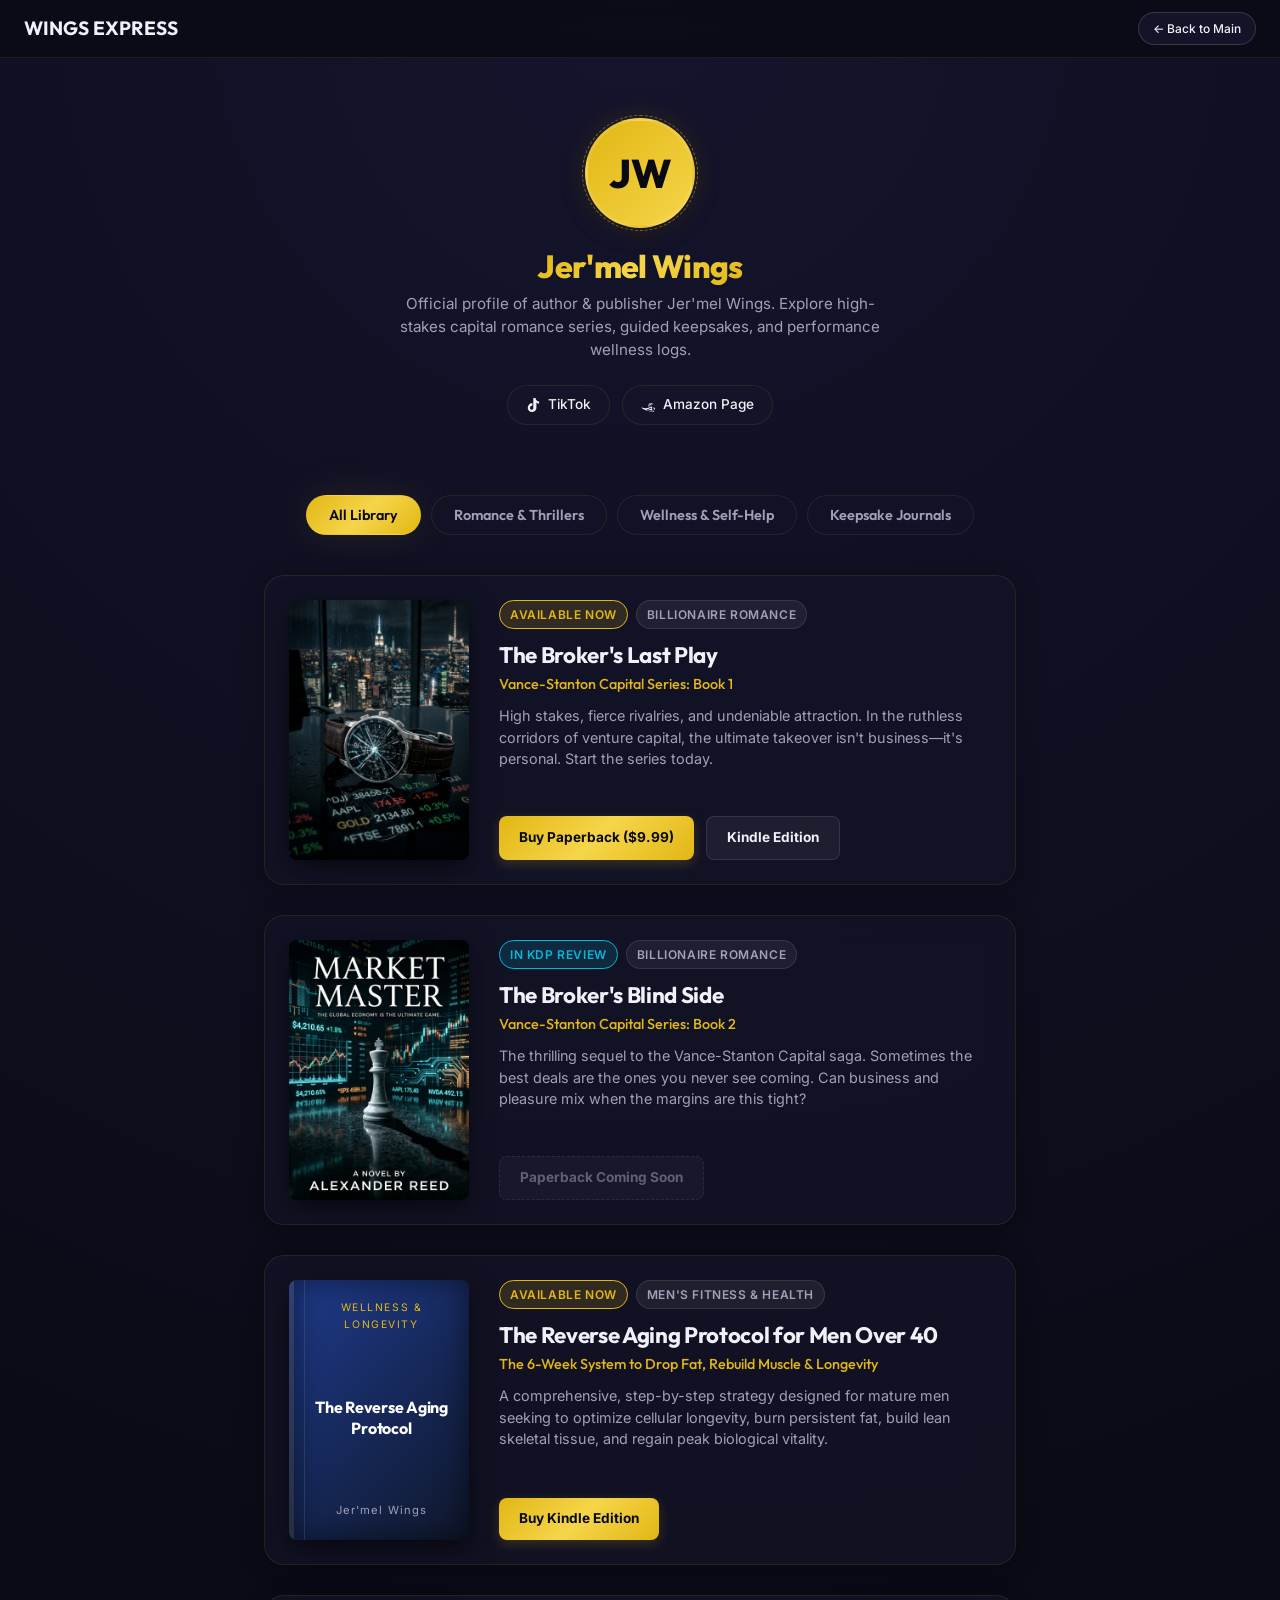
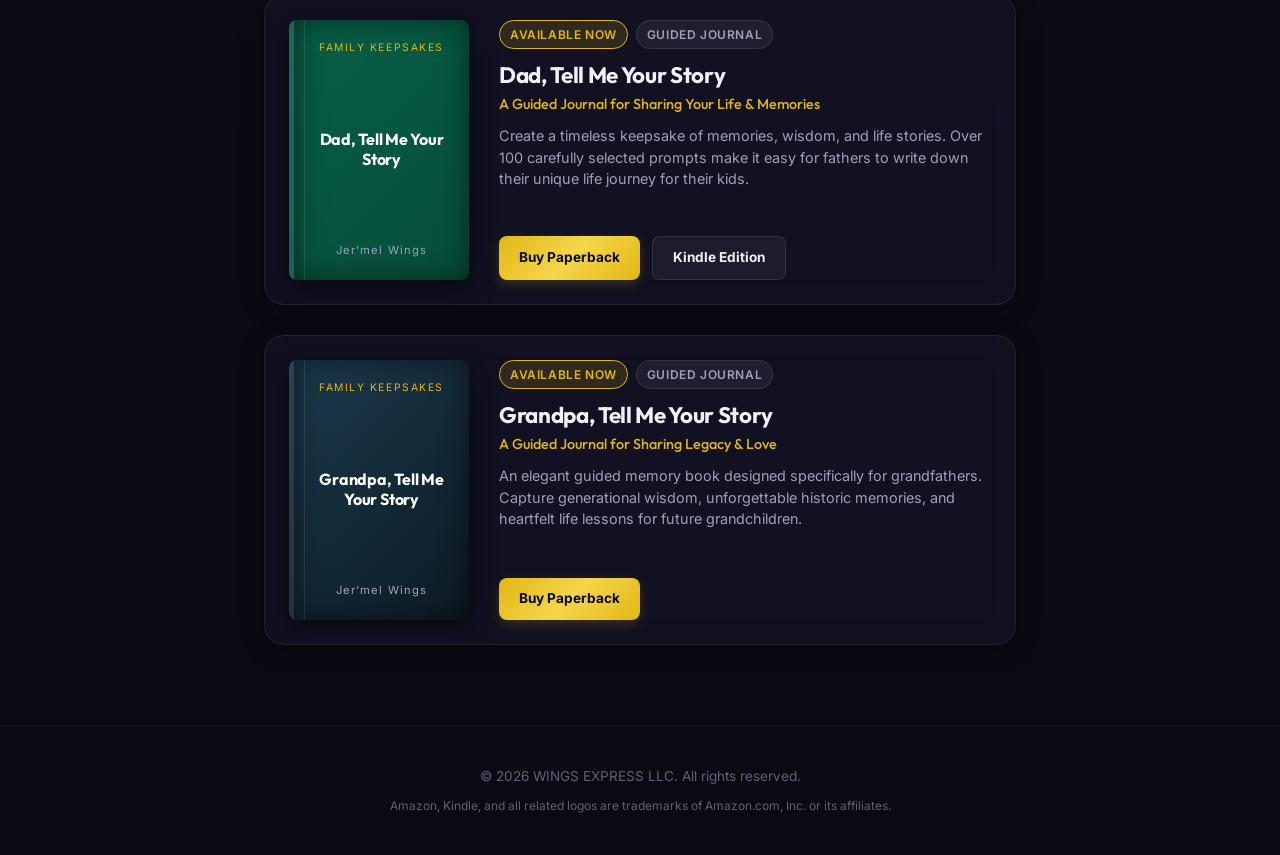
==== books.html @ f2ee083a "feat: add authors bookshelf page books.html for TikTok bio link" ====
<!DOCTYPE html>
<html lang="en">

<head>
    <meta charset="UTF-8">
    <meta name="viewport" content="width=device-width, initial-scale=1.0">
    <title>Jer'mel Wings — Official Author & Publisher Library</title>
    <meta name="description"
        content="Explore the official library of Jer'mel Wings. Discover the Vance-Stanton Capital Series, keepsake memory journals, and premium wellness guides.">
    <meta name="keywords"
        content="Jermel Wings, Vance-Stanton Capital Series, The Broker's Last Play, The Broker's Blind Side, guided journals, tell me your story, self-publishing">
    
    <!-- Open Graph Metadata -->
    <meta property="og:title" content="Jer'mel Wings — Official Library">
    <meta property="og:description" content="Explore the novels, keepsake journals, and guides by Jer'mel Wings.">
    <meta property="og:image" content="covers/cover_book1.jpg">
    <meta property="og:url" content="https://wingsexpressllc.com/books.html">
    <meta name="twitter:card" content="summary_large_image">

    <!-- Fonts -->
    <link rel="preconnect" href="https://fonts.googleapis.com">
    <link href="https://fonts.googleapis.com/css2?family=Inter:wght@300;400;500;600;700&family=Outfit:wght@400;600;700;800&family=Playfair+Display:ital,wght@0,600;0,700;1,400&display=swap" rel="stylesheet">
    
    <!-- Link to the main style.css -->
    <link rel="stylesheet" href="style.css">

    <!-- Custom overrides for Link-in-Bio / Books layout -->
    <style>
        :root {
            --col-romance: linear-gradient(135deg, #4c1d95 0%, #1e1b4b 100%);
            --col-journal: linear-gradient(135deg, #065f46 0%, #064e3b 100%);
            --col-wellness: linear-gradient(135deg, #1e3a8a 0%, #0f172a 100%);
        }

        body {
            background: radial-gradient(circle at top, #14142d 0%, #0a0a14 70%);
            min-height: 100vh;
            display: flex;
            flex-direction: column;
        }

        .author-header {
            text-align: center;
            padding: 60px 24px 30px;
            display: flex;
            flex-direction: column;
            align-items: center;
        }

        .author-avatar {
            width: 110px;
            height: 110px;
            border-radius: 50%;
            background: linear-gradient(135deg, var(--color-accent) 0%, #f5d54a 100%);
            display: flex;
            align-items: center;
            justify-content: center;
            font-family: var(--font-heading);
            font-size: 2.5rem;
            font-weight: 800;
            color: #0a0a14;
            margin-bottom: 20px;
            box-shadow: 0 0 30px var(--color-accent-glow), var(--shadow-card);
            position: relative;
            border: 3px solid rgba(255, 255, 255, 0.1);
        }

        .author-avatar::after {
            content: '';
            position: absolute;
            top: -6px;
            left: -6px;
            right: -6px;
            bottom: -6px;
            border-radius: 50%;
            border: 1px dashed var(--color-accent);
            opacity: 0.5;
            animation: rotateDashed 20s linear infinite;
        }

        @keyframes rotateDashed {
            100% { transform: rotate(360deg); }
        }

        .author-title {
            font-size: 2rem;
            margin-bottom: 8px;
            font-weight: 800;
        }

        .author-bio {
            color: var(--text-secondary);
            font-size: 0.95rem;
            max-width: 480px;
            margin: 0 auto 24px;
            line-height: 1.5;
        }

        .social-chips {
            display: flex;
            gap: 12px;
            justify-content: center;
            margin-bottom: 40px;
        }

        .chip {
            padding: 8px 18px;
            background: var(--bg-card);
            border: 1px solid var(--border-subtle);
            border-radius: 100px;
            font-size: 0.85rem;
            font-weight: 500;
            color: var(--text-primary);
            transition: all var(--transition-fast);
            display: inline-flex;
            align-items: center;
            gap: 8px;
        }

        .chip:hover {
            border-color: var(--color-accent);
            box-shadow: var(--shadow-glow);
            transform: translateY(-2px);
        }

        /* Filter Tabs */
        .tab-container {
            display: flex;
            justify-content: center;
            gap: 10px;
            margin-bottom: 40px;
            padding: 0 24px;
            flex-wrap: wrap;
        }

        .tab-btn {
            padding: 10px 22px;
            background: rgba(20, 20, 40, 0.5);
            border: 1px solid var(--border-subtle);
            border-radius: 100px;
            color: var(--text-secondary);
            font-family: var(--font-heading);
            font-size: 0.9rem;
            font-weight: 600;
            cursor: pointer;
            transition: all var(--transition-fast);
            backdrop-filter: blur(8px);
        }

        .tab-btn:hover, .tab-btn.active {
            background: var(--gradient-accent);
            color: #0a0a14;
            border-color: transparent;
            box-shadow: var(--shadow-glow);
        }

        /* Books Layout */
        .books-grid {
            max-width: 800px;
            margin: 0 auto 80px;
            padding: 0 24px;
            display: grid;
            gap: 30px;
        }

        .book-card {
            background: var(--bg-glass);
            border: 1px solid var(--border-subtle);
            border-radius: var(--radius-lg);
            padding: 24px;
            display: grid;
            grid-template-columns: 180px 1fr;
            gap: 30px;
            backdrop-filter: blur(16px);
            transition: all var(--transition-med);
            box-shadow: var(--shadow-card);
        }

        .book-card:hover {
            border-color: var(--border-hover);
            transform: translateY(-4px);
            box-shadow: 0 12px 40px rgba(0, 0, 0, 0.4), var(--shadow-glow);
        }

        .cover-container {
            width: 100%;
            height: 260px;
            border-radius: var(--radius-sm);
            overflow: hidden;
            box-shadow: 0 8px 24px rgba(0,0,0,0.5);
            position: relative;
            background: #151520;
            display: flex;
            align-items: center;
            justify-content: center;
        }

        .cover-img {
            width: 100%;
            height: 100%;
            object-fit: cover;
            transition: transform var(--transition-med);
        }

        .book-card:hover .cover-img {
            transform: scale(1.05);
        }

        /* Stylized CSS book covers for missing assets */
        .fallback-cover {
            width: 100%;
            height: 100%;
            display: flex;
            flex-direction: column;
            justify-content: space-between;
            padding: 20px 14px;
            color: #fff;
            position: relative;
            text-align: center;
            font-family: 'Playfair Display', serif;
            box-shadow: inset 0 0 30px rgba(0,0,0,0.5);
            border-left: 5px solid rgba(255,255,255,0.1);
        }

        .fallback-cover.romance { background: var(--col-romance); }
        .fallback-cover.journal { background: var(--col-journal); }
        .fallback-cover.wellness { background: var(--col-wellness); }

        .fallback-cover::after {
            content: '';
            position: absolute;
            top: 0;
            bottom: 0;
            left: 10px;
            width: 1px;
            background: rgba(255,255,255,0.1);
        }

        .fallback-cover-series {
            font-size: 0.65rem;
            text-transform: uppercase;
            letter-spacing: 0.15em;
            color: var(--color-accent);
            font-family: var(--font-body);
        }

        .fallback-cover-title {
            font-size: 1rem;
            line-height: 1.3;
            font-weight: 700;
            margin: auto 0;
        }

        .fallback-cover-author {
            font-size: 0.7rem;
            letter-spacing: 0.1em;
            color: #a0a0b8;
            font-family: var(--font-body);
        }

        .book-info {
            display: flex;
            flex-direction: column;
            justify-content: space-between;
        }

        .book-badge-container {
            display: flex;
            gap: 8px;
            margin-bottom: 12px;
            flex-wrap: wrap;
        }

        .book-badge {
            display: inline-block;
            padding: 4px 10px;
            font-size: 0.75rem;
            font-weight: 600;
            border-radius: 100px;
            text-transform: uppercase;
            letter-spacing: 0.05em;
        }

        .badge-live {
            background: rgba(226, 183, 20, 0.15);
            border: 1px solid var(--color-accent);
            color: var(--color-accent);
        }

        .badge-coming {
            background: rgba(6, 182, 212, 0.15);
            border: 1px solid #06b6d4;
            color: #06b6d4;
        }

        .badge-cat {
            background: rgba(255, 255, 255, 0.06);
            border: 1px solid rgba(255, 255, 255, 0.1);
            color: var(--text-secondary);
        }

        .book-card-title {
            font-size: 1.4rem;
            font-weight: 700;
            color: var(--text-primary);
            line-height: 1.3;
            margin-bottom: 6px;
        }

        .book-card-subtitle {
            font-size: 0.9rem;
            color: var(--color-accent);
            margin-bottom: 12px;
            font-weight: 500;
        }

        .book-desc {
            color: var(--text-secondary);
            font-size: 0.9rem;
            line-height: 1.5;
            margin-bottom: 20px;
        }

        .book-actions {
            display: flex;
            gap: 12px;
            flex-wrap: wrap;
        }

        .btn-buy {
            padding: 10px 20px;
            border-radius: var(--radius-sm);
            font-size: 0.85rem;
            font-weight: 700;
            display: inline-flex;
            align-items: center;
            gap: 8px;
            transition: all var(--transition-fast);
            cursor: pointer;
        }

        .btn-amazon-primary {
            background: var(--gradient-accent);
            color: #0a0a14;
            box-shadow: 0 4px 12px rgba(226, 183, 20, 0.2);
        }

        .btn-amazon-primary:hover {
            transform: translateY(-2px);
            box-shadow: 0 6px 20px rgba(226, 183, 20, 0.4);
        }

        .btn-amazon-secondary {
            background: rgba(255, 255, 255, 0.05);
            border: 1px solid rgba(255, 255, 255, 0.1);
            color: var(--text-primary);
        }

        .btn-amazon-secondary:hover {
            background: rgba(255, 255, 255, 0.1);
            border-color: rgba(255, 255, 255, 0.3);
            transform: translateY(-2px);
        }

        .btn-disabled {
            background: rgba(255, 255, 255, 0.03);
            border: 1px dashed rgba(255, 255, 255, 0.08);
            color: var(--text-muted);
            cursor: not-allowed;
        }

        /* Footer styling alignment */
        footer {
            margin-top: auto;
            padding: 40px 24px;
            border-top: 1px solid var(--border-subtle);
            text-align: center;
            color: var(--text-muted);
            font-size: 0.85rem;
            background: rgba(10, 10, 20, 0.8);
        }

        /* Responsive Breakpoints */
        @media (max-width: 680px) {
            .book-card {
                grid-template-columns: 1fr;
                gap: 20px;
                max-width: 420px;
                margin: 0 auto;
            }

            .cover-container {
                height: 320px;
            }

            .author-header {
                padding: 40px 20px 20px;
            }
        }
    </style>
</head>

<body>

    <!-- Small Premium Sticky Header -->
    <header style="border-bottom: 1px solid var(--border-subtle); background: rgba(10,10,20,0.8); backdrop-filter: blur(12px);">
        <div class="nav-inner" style="padding: 12px 24px; display: flex; align-items: center; justify-content: space-between;">
            <a href="index.html" class="logo">WINGS EXPRESS</a>
            <a href="index.html" class="chip" style="padding: 6px 14px; font-size: 0.75rem; border-color: rgba(255,255,255,0.15)">
                ← Back to Main
            </a>
        </div>
    </header>

    <!-- Author Profile Header -->
    <main style="flex: 1;">
        <div class="author-header">
            <div class="author-avatar" aria-label="JW Logo Initials">JW</div>
            <h1 class="author-title gradient-text">Jer'mel Wings</h1>
            <p class="author-bio">
                Official profile of author & publisher Jer'mel Wings. Explore high-stakes capital romance series, guided keepsakes, and performance wellness logs.
            </p>
            <div class="social-chips">
                <a href="https://www.tiktok.com" target="_blank" rel="noopener noreferrer" class="chip" id="tiktok-social-link">
                    <svg width="14" height="14" viewBox="0 0 24 24" fill="currentColor"><path d="M12.525.02c1.31-.02 2.61-.01 3.91-.02.08 1.53.63 3.09 1.75 4.17 1.12 1.11 2.7 1.62 4.24 1.79v4.03c-1.44-.17-2.86-.74-3.94-1.74-.22-.21-.42-.45-.6-.7-.03 2.89-.01 5.79-.02 8.68-.06 2.01-.67 4.09-2.09 5.56-1.53 1.62-3.83 2.45-6.07 2.24-2.52-.19-5.02-1.76-6.04-4.14-1.2-2.73-.66-6.19 1.38-8.38 1.48-1.63 3.73-2.51 5.95-2.3v4.02c-1.39-.14-2.88.42-3.66 1.6-1.01 1.49-.6 3.69.87 4.7 1.25.89 3.03.62 3.91-.65.26-.37.39-.81.4-1.25-.01-4.08 0-8.15 0-12.22z"/></svg>
                    TikTok
                </a>
                <a href="https://www.amazon.com" target="_blank" rel="noopener noreferrer" class="chip" id="amazon-author-link">
                    <svg width="14" height="14" viewBox="0 0 24 24" fill="currentColor"><path d="M15.93 17.09c-.27-.47-1.12-1.58-1.53-2.06-.52-.61-1.07-1.46-1.07-2.3 0-1.89 1.75-2.23 3.23-2.23.47 0 .91.03 1.32.1v1.65c-.24-.03-.54-.05-.82-.05-1.02 0-1.63.26-1.63 1.05 0 .54.34.88.89.88.6 0 1.1-.38 1.37-.87v2.13c-.45.48-1.16.85-1.76.85-.92.01-1.47-.56-1.81-1.02zm-3.9 1.4c1.86.35 4.54.54 6.36-.78.43-.31.81-.74.91-1.3.11-.64-.23-1.21-.73-1.61-.59-.47-1.42-.71-2.15-.97-.93-.32-1.92-.61-2.42-1.24-.26-.33-.36-.76-.36-1.18 0-1 .61-1.82 1.63-2.06 1.05-.24 2.14.07 2.94.75.29.24.5.54.67.87.1.18.29.27.49.23.23-.05.39-.24.39-.48v-.81c0-.18-.1-.35-.26-.44-.38-.22-.77-.42-1.17-.57-1.19-.48-2.61-.43-3.74.22-1.29.74-1.96 2.12-1.96 3.6 0 1.25.48 2.37 1.37 3.12.8.68 1.84.99 2.81 1.27.87.26 1.81.54 2.21 1.09.2.27.27.63.27.96 0 .82-.54 1.48-1.39 1.72-1.1.32-2.31.06-3.23-.55-.26-.17-.48-.4-.64-.67-.09-.16-.27-.25-.45-.23-.22.03-.38.2-.4.42l-.12.87c-.03.22.08.43.27.53.53.28 1.13.5 1.75.64zm-5.07 1.55c-2.44-.33-4.52-1.57-5.91-3.41-.21-.29.07-.67.4-.53 2.16.92 4.67 1.4 7.23 1.34 2.5-.06 4.93-.57 7.03-1.48.33-.14.61.24.4.52-1.42 1.83-3.52 3.03-5.98 3.37-.9.12-2.27.31-3.17.19zm14.39.29c.35.43.19 1.08-.32 1.22-1.63.45-3.56.63-5.32.61-3 .02-5.95-.53-8.68-1.53-.47-.17-.58-.77-.18-1.07l.83-.62c.2-.15.48-.12.65.07 2.19 2.45 5.56 3.93 9.22 3.93 1.26 0 2.5-.18 3.8-.52 1.31-.34 1.37 1.37.5 1.71c.71 0-1.16.74-.7 1.2zm1.66-3.8c-.28-.32-.71-.4-1.09-.23l-.79.35c-.24.11-.32.4-.19.62.9 1.57 2.23 2.87 3.86 3.75.22.12.5.03.6-.2l.44-.92c.11-.24-.01-.52-.23-.62-1.19-.58-2.18-1.48-2.83-2.61-.1-.17-.07-.37.23-.14z"/></svg>
                    Amazon Page
                </a>
            </div>
        </div>

        <!-- Filter Switcher -->
        <div class="tab-container">
            <button class="tab-btn active" onclick="filterGenre('all')">All Library</button>
            <button class="tab-btn" onclick="filterGenre('romance')">Romance & Thrillers</button>
            <button class="tab-btn" onclick="filterGenre('wellness')">Wellness & Self-Help</button>
            <button class="tab-btn" onclick="filterGenre('journal')">Keepsake Journals</button>
        </div>

        <!-- Books Grid -->
        <div class="books-grid">
            
            <!-- Book 1 -->
            <div class="book-card" data-genre="romance">
                <div class="cover-container">
                    <img src="covers/cover_book1.jpg" alt="The Broker's Last Play Cover Art" class="cover-img">
                </div>
                <div class="book-info">
                    <div>
                        <div class="book-badge-container">
                            <span class="book-badge badge-live">Available Now</span>
                            <span class="book-badge badge-cat">Billionaire Romance</span>
                        </div>
                        <h2 class="book-card-title">The Broker's Last Play</h2>
                        <h3 class="book-card-subtitle">Vance-Stanton Capital Series: Book 1</h3>
                        <p class="book-desc">
                            High stakes, fierce rivalries, and undeniable attraction. In the ruthless corridors of venture capital, the ultimate takeover isn't business—it's personal. Start the series today.
                        </p>
                    </div>
                    <div class="book-actions">
                        <a href="https://www.amazon.com/dp/B0H8ZJ1VZ4" target="_blank" rel="noopener noreferrer" class="btn-buy btn-amazon-primary" id="buy-book1-paperback">
                            Buy Paperback ($9.99)
                        </a>
                        <a href="https://www.amazon.com/dp/B0H8X8YWNS" target="_blank" rel="noopener noreferrer" class="btn-buy btn-amazon-secondary" id="buy-book1-ebook">
                            Kindle Edition
                        </a>
                    </div>
                </div>
            </div>

            <!-- Book 2 -->
            <div class="book-card" data-genre="romance">
                <div class="cover-container">
                    <img src="covers/cover_book2.jpg" alt="The Broker's Blind Side Cover Art" class="cover-img">
                </div>
                <div class="book-info">
                    <div>
                        <div class="book-badge-container">
                            <span class="book-badge badge-coming">In KDP Review</span>
                            <span class="book-badge badge-cat">Billionaire Romance</span>
                        </div>
                        <h2 class="book-card-title">The Broker's Blind Side</h2>
                        <h3 class="book-card-subtitle">Vance-Stanton Capital Series: Book 2</h3>
                        <p class="book-desc">
                            The thrilling sequel to the Vance-Stanton Capital saga. Sometimes the best deals are the ones you never see coming. Can business and pleasure mix when the margins are this tight?
                        </p>
                    </div>
                    <div class="book-actions">
                        <span class="btn-buy btn-disabled" title="Currently undergoing publisher review" id="disabled-book2-btn">
                            Paperback Coming Soon
                        </span>
                    </div>
                </div>
            </div>

            <!-- Reverse Aging Protocol -->
            <div class="book-card" data-genre="wellness">
                <div class="cover-container">
                    <div class="fallback-cover wellness">
                        <span class="fallback-cover-series">Wellness & Longevity</span>
                        <h2 class="fallback-cover-title">The Reverse Aging Protocol</h2>
                        <span class="fallback-cover-author">Jer'mel Wings</span>
                    </div>
                </div>
                <div class="book-info">
                    <div>
                        <div class="book-badge-container">
                            <span class="book-badge badge-live">Available Now</span>
                            <span class="book-badge badge-cat">Men's Fitness & Health</span>
                        </div>
                        <h2 class="book-card-title">The Reverse Aging Protocol for Men Over 40</h2>
                        <h3 class="book-card-subtitle">The 6-Week System to Drop Fat, Rebuild Muscle & Longevity</h3>
                        <p class="book-desc">
                            A comprehensive, step-by-step strategy designed for mature men seeking to optimize cellular longevity, burn persistent fat, build lean skeletal tissue, and regain peak biological vitality.
                        </p>
                    </div>
                    <div class="book-actions">
                        <a href="https://www.amazon.com/dp/B0H8TVHCL2" target="_blank" rel="noopener noreferrer" class="btn-buy btn-amazon-primary" id="buy-aging-ebook">
                            Buy Kindle Edition
                        </a>
                    </div>
                </div>
            </div>

            <!-- Dad Journal -->
            <div class="book-card" data-genre="journal">
                <div class="cover-container">
                    <div class="fallback-cover journal">
                        <span class="fallback-cover-series">Family Keepsakes</span>
                        <h2 class="fallback-cover-title">Dad, Tell Me Your Story</h2>
                        <span class="fallback-cover-author">Jer'mel Wings</span>
                    </div>
                </div>
                <div class="book-info">
                    <div>
                        <div class="book-badge-container">
                            <span class="book-badge badge-live">Available Now</span>
                            <span class="book-badge badge-cat">Guided Journal</span>
                        </div>
                        <h2 class="book-card-title">Dad, Tell Me Your Story</h2>
                        <h3 class="book-card-subtitle">A Guided Journal for Sharing Your Life & Memories</h3>
                        <p class="book-desc">
                            Create a timeless keepsake of memories, wisdom, and life stories. Over 100 carefully selected prompts make it easy for fathers to write down their unique life journey for their kids.
                        </p>
                    </div>
                    <div class="book-actions">
                        <a href="https://www.amazon.com/dp/B0H8Y4ZDTP" target="_blank" rel="noopener noreferrer" class="btn-buy btn-amazon-primary" id="buy-dad-paperback">
                            Buy Paperback
                        </a>
                        <a href="https://www.amazon.com/dp/B0H8WCZ9J2" target="_blank" rel="noopener noreferrer" class="btn-buy btn-amazon-secondary" id="buy-dad-ebook">
                            Kindle Edition
                        </a>
                    </div>
                </div>
            </div>

            <!-- Grandpa Journal -->
            <div class="book-card" data-genre="journal">
                <div class="cover-container">
                    <div class="fallback-cover journal" style="background: linear-gradient(135deg, #1b3a4b 0%, #0c1a24 100%);">
                        <span class="fallback-cover-series">Family Keepsakes</span>
                        <h2 class="fallback-cover-title">Grandpa, Tell Me Your Story</h2>
                        <span class="fallback-cover-author">Jer'mel Wings</span>
                    </div>
                </div>
                <div class="book-info">
                    <div>
                        <div class="book-badge-container">
                            <span class="book-badge badge-live">Available Now</span>
                            <span class="book-badge badge-cat">Guided Journal</span>
                        </div>
                        <h2 class="book-card-title">Grandpa, Tell Me Your Story</h2>
                        <h3 class="book-card-subtitle">A Guided Journal for Sharing Legacy & Love</h3>
                        <p class="book-desc">
                            An elegant guided memory book designed specifically for grandfathers. Capture generational wisdom, unforgettable historic memories, and heartfelt life lessons for future grandchildren.
                        </p>
                    </div>
                    <div class="book-actions">
                        <a href="https://www.amazon.com/dp/B0H8XS84YN" target="_blank" rel="noopener noreferrer" class="btn-buy btn-amazon-primary" id="buy-grandpa-paperback">
                            Buy Paperback
                        </a>
                    </div>
                </div>
            </div>

        </div>
    </main>

    <!-- Footer matching main site theme -->
    <footer>
        <p>© 2026 WINGS EXPRESS LLC. All rights reserved.</p>
        <p style="margin-top: 8px; font-size: 0.75rem;">Amazon, Kindle, and all related logos are trademarks of Amazon.com, Inc. or its affiliates.</p>
    </footer>

    <!-- Interactive filters script -->
    <script>
        function filterGenre(genre) {
            // Update active tab styling
            var tabs = document.querySelectorAll('.tab-btn');
            tabs.forEach(function(tab) {
                tab.classList.remove('active');
            });
            event.target.classList.add('active');

            // Show/hide book cards
            var cards = document.querySelectorAll('.book-card');
            cards.forEach(function(card) {
                if (genre === 'all' || card.getAttribute('data-genre') === genre) {
                    card.style.display = 'grid';
                    // Apply subtle fade-in animation
                    card.style.opacity = 0;
                    setTimeout(function() {
                        card.style.opacity = 1;
                        card.style.transition = 'opacity 0.3s ease';
                    }, 50);
                } else {
                    card.style.display = 'none';
                }
            });
        }
    </script>
</body>

</html>
---- style.css ----
/* ═══════════════════════════════════════════════════════════
   Wings Express LLC — Premium Landing Page
   Design System: Dark mode, navy + gold accent, glassmorphism
   ═══════════════════════════════════════════════════════════ */

/* ─── Design Tokens ─────────────────────────────────────── */
:root {
    --bg-primary: #0a0a14;
    --bg-secondary: #10101e;
    --bg-card: #141428;
    --bg-card-hover: #1a1a36;
    --bg-glass: rgba(20, 20, 40, 0.7);

    --color-primary: #1a1a2e;
    --color-secondary: #16213e;
    --color-accent: #e2b714;
    --color-accent-light: #f5d54a;
    --color-accent-glow: rgba(226, 183, 20, 0.15);

    --text-primary: #f0f0f8;
    --text-secondary: #a0a0b8;
    --text-muted: #606078;

    --gradient-accent: linear-gradient(135deg, #e2b714 0%, #f5d54a 50%, #e2b714 100%);
    --gradient-hero: linear-gradient(135deg, #1a1a2e 0%, #16213e 50%, #0d0d1a 100%);
    --gradient-card: linear-gradient(145deg, rgba(26, 26, 46, 0.6), rgba(22, 33, 62, 0.3));

    --border-subtle: rgba(226, 183, 20, 0.1);
    --border-hover: rgba(226, 183, 20, 0.3);

    --radius-sm: 8px;
    --radius-md: 12px;
    --radius-lg: 20px;
    --radius-xl: 28px;

    --shadow-card: 0 4px 24px rgba(0, 0, 0, 0.3);
    --shadow-glow: 0 0 40px rgba(226, 183, 20, 0.1);

    --font-heading: 'Outfit', sans-serif;
    --font-body: 'Inter', sans-serif;

    --transition-fast: 0.2s ease;
    --transition-med: 0.4s cubic-bezier(0.4, 0, 0.2, 1);
    --transition-slow: 0.6s cubic-bezier(0.4, 0, 0.2, 1);
}

/* ─── Reset & Base ──────────────────────────────────────── */
*,
*::before,
*::after {
    margin: 0;
    padding: 0;
    box-sizing: border-box;
}

html {
    scroll-behavior: smooth;
    font-size: 16px;
}

body {
    font-family: var(--font-body);
    background: var(--bg-primary);
    color: var(--text-primary);
    line-height: 1.6;
    overflow-x: hidden;
    -webkit-font-smoothing: antialiased;
}

a {
    color: inherit;
    text-decoration: none;
}

img {
    max-width: 100%;
    height: auto;
    display: block;
}

/* ─── Typography ────────────────────────────────────────── */
h1,
h2,
h3,
h4,
h5 {
    font-family: var(--font-heading);
    font-weight: 700;
    line-height: 1.15;
}

h1 {
    font-size: clamp(2.5rem, 5vw, 4.5rem);
    letter-spacing: -0.02em;
}

h2 {
    font-size: clamp(2rem, 4vw, 3rem);
    letter-spacing: -0.015em;
}

h3 {
    font-size: clamp(1.3rem, 2.5vw, 1.75rem);
}

h4 {
    font-size: 1.15rem;
}

.gradient-text {
    background: var(--gradient-accent);
    -webkit-background-clip: text;
    -webkit-text-fill-color: transparent;
    background-clip: text;
}

/* ─── Layout ────────────────────────────────────────────── */
.section-container {
    max-width: 1200px;
    margin: 0 auto;
    padding: 0 24px;
}

section {
    padding: 100px 0;
}

.section-header {
    text-align: center;
    margin-bottom: 60px;
}

.section-header p {
    color: var(--text-secondary);
    font-size: 1.1rem;
    max-width: 600px;
    margin: 16px auto 0;
}

.section-tag {
    display: inline-block;
    padding: 6px 16px;
    background: var(--color-accent-glow);
    border: 1px solid var(--border-subtle);
    border-radius: 100px;
    font-size: 0.8rem;
    font-weight: 600;
    color: var(--color-accent);
    text-transform: uppercase;
    letter-spacing: 0.08em;
    margin-bottom: 16px;
}

/* ─── Buttons ───────────────────────────────────────────── */
.btn {
    display: inline-flex;
    align-items: center;
    gap: 8px;
    padding: 14px 28px;
    border-radius: var(--radius-md);
    font-family: var(--font-body);
    font-weight: 600;
    font-size: 0.95rem;
    cursor: pointer;
    border: none;
    transition: all var(--transition-med);
    white-space: nowrap;
}

.btn-primary {
    background: var(--gradient-accent);
    color: #0a0a14;
    box-shadow: 0 4px 20px rgba(226, 183, 20, 0.25);
}

.btn-primary:hover {
    transform: translateY(-2px);
    box-shadow: 0 8px 30px rgba(226, 183, 20, 0.4);
}

.btn-ghost {
    background: transparent;
    border: 1px solid var(--border-hover);
    color: var(--text-primary);
}

.btn-ghost:hover {
    background: rgba(226, 183, 20, 0.08);
    border-color: var(--color-accent);
}

.btn-accent {
    background: var(--gradient-accent);
    color: #0a0a14;
    font-size: 1.1rem;
    padding: 18px 40px;
    box-shadow: 0 4px 20px rgba(226, 183, 20, 0.3);
}

.btn-accent:hover {
    transform: translateY(-2px);
    box-shadow: 0 8px 40px rgba(226, 183, 20, 0.5);
}

.btn-full {
    width: 100%;
    justify-content: center;
}

.btn-sm {
    padding: 10px 20px;
    font-size: 0.85rem;
}

/* ─── Navigation ────────────────────────────────────────── */
#navbar {
    position: fixed;
    top: 0;
    left: 0;
    right: 0;
    z-index: 1000;
    padding: 16px 0;
    background: rgba(10, 10, 20, 0.8);
    backdrop-filter: blur(20px);
    -webkit-backdrop-filter: blur(20px);
    border-bottom: 1px solid var(--border-subtle);
    transition: all var(--transition-med);
}

.nav-container {
    max-width: 1200px;
    margin: 0 auto;
    padding: 0 24px;
    display: flex;
    align-items: center;
    justify-content: space-between;
}

.logo {
    display: flex;
    align-items: center;
    gap: 10px;
    font-family: var(--font-heading);
    font-weight: 700;
    font-size: 1.2rem;
}

.logo-icon {
    display: inline-flex;
    align-items: center;
    justify-content: center;
    width: 36px;
    height: 36px;
    background: var(--gradient-accent);
    color: #0a0a14;
    border-radius: var(--radius-sm);
    font-weight: 800;
    font-size: 1.1rem;
}

.nav-links {
    display: flex;
    align-items: center;
    gap: 32px;
}

.nav-links a {
    font-size: 0.9rem;
    color: var(--text-secondary);
    transition: color var(--transition-fast);
    font-weight: 500;
}

.nav-links a:hover {
    color: var(--text-primary);
}

.nav-cta {
    padding: 10px 20px !important;
    background: var(--gradient-accent) !important;
    color: #0a0a14 !important;
    border-radius: var(--radius-sm) !important;
    font-weight: 600 !important;
}

.nav-cta:hover {
    box-shadow: 0 4px 20px rgba(226, 183, 20, 0.3);
}

.mobile-toggle {
    display: none;
    flex-direction: column;
    gap: 5px;
    background: none;
    border: none;
    cursor: pointer;
    padding: 4px;
}

.mobile-toggle span {
    width: 24px;
    height: 2px;
    background: var(--text-primary);
    border-radius: 2px;
    transition: all var(--transition-fast);
}

/* ─── Hero ──────────────────────────────────────────────── */
#hero {
    min-height: 100vh;
    display: flex;
    align-items: center;
    justify-content: center;
    position: relative;
    overflow: hidden;
    padding: 120px 24px 80px;
}

.hero-bg-effects {
    position: absolute;
    inset: 0;
    pointer-events: none;
}

.orb {
    position: absolute;
    border-radius: 50%;
    filter: blur(100px);
    opacity: 0.4;
    animation: float 8s ease-in-out infinite;
}

.orb-1 {
    width: 500px;
    height: 500px;
    background: rgba(226, 183, 20, 0.12);
    top: -10%;
    right: -5%;
    animation-delay: 0s;
}

.orb-2 {
    width: 400px;
    height: 400px;
    background: rgba(22, 33, 62, 0.5);
    bottom: -5%;
    left: -5%;
    animation-delay: -3s;
}

.orb-3 {
    width: 300px;
    height: 300px;
    background: rgba(226, 183, 20, 0.08);
    top: 50%;
    left: 30%;
    animation-delay: -5s;
}

@keyframes float {

    0%,
    100% {
        transform: translate(0, 0) scale(1);
    }

    33% {
        transform: translate(30px, -30px) scale(1.05);
    }

    66% {
        transform: translate(-20px, 20px) scale(0.95);
    }
}

.grid-overlay {
    position: absolute;
    inset: 0;
    background-image:
        linear-gradient(rgba(226, 183, 20, 0.03) 1px, transparent 1px),
        linear-gradient(90deg, rgba(226, 183, 20, 0.03) 1px, transparent 1px);
    background-size: 60px 60px;
    mask-image: radial-gradient(ellipse at center, black 0%, transparent 70%);
    -webkit-mask-image: radial-gradient(ellipse at center, black 0%, transparent 70%);
}

.hero-content {
    text-align: center;
    max-width: 800px;
    position: relative;
    z-index: 1;
}

.hero-badge {
    display: inline-flex;
    align-items: center;
    gap: 8px;
    padding: 8px 20px;
    background: var(--bg-glass);
    border: 1px solid var(--border-subtle);
    border-radius: 100px;
    font-size: 0.85rem;
    color: var(--text-secondary);
    margin-bottom: 28px;
    backdrop-filter: blur(10px);
}

.badge-dot {
    width: 8px;
    height: 8px;
    background: #22c55e;
    border-radius: 50%;
    animation: pulse-dot 2s ease-in-out infinite;
}

@keyframes pulse-dot {

    0%,
    100% {
        opacity: 1;
    }

    50% {
        opacity: 0.3;
    }
}

.hero-subtitle {
    font-size: clamp(1.05rem, 2vw, 1.25rem);
    color: var(--text-secondary);
    max-width: 600px;
    margin: 20px auto 36px;
    line-height: 1.7;
}

.hero-buttons {
    display: flex;
    gap: 16px;
    justify-content: center;
    flex-wrap: wrap;
}

.hero-stats {
    display: flex;
    align-items: center;
    justify-content: center;
    gap: 32px;
    margin-top: 60px;
    padding-top: 40px;
    border-top: 1px solid var(--border-subtle);
}

.stat {
    text-align: center;
}

.stat-number {
    display: block;
    font-family: var(--font-heading);
    font-size: 1.5rem;
    font-weight: 800;
    color: var(--color-accent);
}

.stat-label {
    font-size: 0.8rem;
    color: var(--text-muted);
    text-transform: uppercase;
    letter-spacing: 0.05em;
}

.stat-divider {
    width: 1px;
    height: 40px;
    background: var(--border-subtle);
}

/* ─── Social Proof ──────────────────────────────────────── */
.hero-proof {
    margin-top: 24px;
}

.proof-text {
    font-size: 0.85rem;
    color: var(--text-muted);
    font-style: italic;
}

/* ─── Urgency Bar ───────────────────────────────────────── */
.urgency-bar {
    background: linear-gradient(90deg, #1a1a2e, #16213e);
    border-top: 1px solid var(--color-accent);
    border-bottom: 1px solid var(--color-accent);
    padding: 14px 0;
    text-align: center;
    position: relative;
    overflow: hidden;
}

.urgency-bar::before {
    content: '';
    position: absolute;
    inset: 0;
    background: linear-gradient(90deg, transparent, rgba(226, 183, 20, 0.05), transparent);
    animation: shimmer 3s ease-in-out infinite;
}

@keyframes shimmer {

    0%,
    100% {
        transform: translateX(-100%);
    }

    50% {
        transform: translateX(100%);
    }
}

.urgency-bar p {
    font-size: 0.95rem;
    color: var(--text-secondary);
    position: relative;
    z-index: 1;
}

.urgency-bar a {
    color: var(--color-accent);
    font-weight: 600;
    text-decoration: underline;
    text-underline-offset: 3px;
}

.urgency-bar a:hover {
    color: var(--color-accent-light);
}

/* ─── Products ──────────────────────────────────────────── */
#products {
    background: var(--bg-secondary);
}

.products-grid {
    display: grid;
    grid-template-columns: repeat(3, 1fr);
    gap: 28px;
    margin-bottom: 48px;
}

.product-card {
    background: var(--gradient-card);
    border: 1px solid var(--border-subtle);
    border-radius: var(--radius-lg);
    overflow: hidden;
    transition: all var(--transition-med);
    position: relative;
}

.product-card:hover {
    transform: translateY(-6px);
    border-color: var(--border-hover);
    box-shadow: var(--shadow-glow);
}

.product-badge {
    position: absolute;
    top: 16px;
    right: 16px;
    padding: 6px 14px;
    background: var(--gradient-accent);
    color: #0a0a14;
    border-radius: 100px;
    font-size: 0.75rem;
    font-weight: 700;
    text-transform: uppercase;
    z-index: 2;
}

.product-badge.hot {
    background: linear-gradient(135deg, #ff6b35, #ff4444);
    color: white;
}

.product-image {
    aspect-ratio: 1;
    overflow: hidden;
    background: var(--bg-primary);
    display: flex;
    align-items: center;
    justify-content: center;
    padding: 20px;
}

.product-image img {
    width: 100%;
    height: 100%;
    object-fit: cover;
    border-radius: var(--radius-md);
    transition: transform var(--transition-med);
}

.product-card:hover .product-image img {
    transform: scale(1.03);
}

.product-info {
    padding: 24px;
}

.product-info h3 {
    margin-bottom: 10px;
}

.product-info p {
    color: var(--text-secondary);
    font-size: 0.9rem;
    line-height: 1.6;
    margin-bottom: 16px;
}

.product-meta {
    display: flex;
    flex-wrap: wrap;
    gap: 12px;
    margin-bottom: 20px;
}

.meta-item {
    font-size: 0.8rem;
    color: var(--text-muted);
    padding: 4px 10px;
    background: rgba(255, 255, 255, 0.04);
    border-radius: var(--radius-sm);
}

.product-pricing {
    display: flex;
    align-items: baseline;
    gap: 12px;
    margin-bottom: 16px;
}

.price-old {
    font-size: 1rem;
    color: var(--text-muted);
    text-decoration: line-through;
}

.price-current {
    font-size: 1.8rem;
    font-weight: 800;
    font-family: var(--font-heading);
    color: var(--color-accent);
}

/* ─── Bundle ────────────────────────────────────────────── */
.bundle-card {
    display: flex;
    gap: 40px;
    align-items: center;
    background: var(--gradient-card);
    border: 2px solid var(--color-accent);
    border-radius: var(--radius-xl);
    padding: 48px;
    box-shadow: var(--shadow-glow), 0 0 60px rgba(226, 183, 20, 0.08);
    position: relative;
    overflow: hidden;
}

.bundle-card::before {
    content: '';
    position: absolute;
    top: -50%;
    right: -10%;
    width: 300px;
    height: 300px;
    background: rgba(226, 183, 20, 0.06);
    border-radius: 50%;
    filter: blur(80px);
    pointer-events: none;
}

.bundle-left {
    flex: 1.4;
}

.bundle-tag {
    display: inline-block;
    padding: 6px 16px;
    background: var(--gradient-accent);
    color: #0a0a14;
    border-radius: 100px;
    font-size: 0.8rem;
    font-weight: 700;
    text-transform: uppercase;
    margin-bottom: 16px;
}

.bundle-left h3 {
    font-size: 1.6rem;
    margin-bottom: 12px;
}

.bundle-left p {
    color: var(--text-secondary);
    margin-bottom: 20px;
}

.bundle-list {
    list-style: none;
    display: flex;
    flex-direction: column;
    gap: 10px;
}

.bundle-list li {
    font-size: 0.95rem;
    color: var(--text-secondary);
    padding-left: 24px;
    position: relative;
}

.bundle-list li::before {
    content: '✓';
    position: absolute;
    left: 0;
    color: var(--color-accent);
    font-weight: 700;
}

.bundle-right {
    flex: 0.6;
    text-align: center;
}

.bundle-pricing {
    margin-bottom: 20px;
}

.bundle-old {
    display: block;
    font-size: 1.1rem;
    color: var(--text-muted);
    text-decoration: line-through;
    margin-bottom: 4px;
}

.bundle-current {
    display: block;
    font-size: 3.5rem;
    font-weight: 900;
    font-family: var(--font-heading);
    color: var(--color-accent);
    line-height: 1;
}

.bundle-per {
    display: block;
    font-size: 0.85rem;
    color: var(--text-muted);
    margin-top: 4px;
}

.guarantee {
    display: block;
    margin-top: 12px;
    font-size: 0.8rem;
    color: var(--text-muted);
}

/* ─── Features ──────────────────────────────────────────── */
.features-grid {
    display: grid;
    grid-template-columns: repeat(3, 1fr);
    gap: 24px;
}

.feature-card {
    background: var(--gradient-card);
    border: 1px solid var(--border-subtle);
    border-radius: var(--radius-lg);
    padding: 32px;
    transition: all var(--transition-med);
}

.feature-card:hover {
    transform: translateY(-4px);
    border-color: var(--border-hover);
}

.feature-icon {
    font-size: 2rem;
    margin-bottom: 16px;
}

.feature-card h4 {
    margin-bottom: 8px;
}

.feature-card p {
    color: var(--text-secondary);
    font-size: 0.9rem;
    line-height: 1.6;
}

/* ─── Resources ─────────────────────────────────────────── */
#resources {
    background: var(--bg-secondary);
}

.resources-grid {
    display: grid;
    grid-template-columns: repeat(3, 1fr);
    gap: 24px;
}

.resource-card {
    background: var(--gradient-card);
    border: 1px solid var(--border-subtle);
    border-radius: var(--radius-lg);
    padding: 32px;
    text-align: center;
    transition: all var(--transition-med);
}

.resource-card:hover {
    border-color: var(--border-hover);
}

.resource-card h4 {
    margin-bottom: 12px;
}

.resource-card p {
    color: var(--text-secondary);
    font-size: 0.9rem;
    margin-bottom: 20px;
}

/* ─── About ─────────────────────────────────────────────── */
.about-content {
    max-width: 800px;
    margin: 0 auto;
}

.about-text p {
    color: var(--text-secondary);
    font-size: 1.05rem;
    line-height: 1.7;
    margin-bottom: 16px;
}

.about-values {
    display: flex;
    flex-direction: column;
    gap: 20px;
    margin-top: 32px;
}

.value {
    padding: 20px 24px;
    background: var(--gradient-card);
    border: 1px solid var(--border-subtle);
    border-radius: var(--radius-md);
    border-left: 3px solid var(--color-accent);
}

.value strong {
    display: block;
    font-size: 1rem;
    margin-bottom: 4px;
}

.value span {
    color: var(--text-secondary);
    font-size: 0.9rem;
}

/* ─── Footer ────────────────────────────────────────────── */
#footer {
    background: var(--bg-primary);
    border-top: 1px solid var(--border-subtle);
    padding: 60px 0 30px;
}

.footer-container {
    max-width: 1200px;
    margin: 0 auto;
    padding: 0 24px;
}

.footer-top {
    display: flex;
    justify-content: space-between;
    gap: 60px;
    margin-bottom: 40px;
}

.footer-brand p {
    color: var(--text-muted);
    margin-top: 8px;
    font-size: 0.9rem;
}

.footer-brand .logo-icon,
.footer-brand .logo-text {
    display: inline;
    vertical-align: middle;
}

.footer-links {
    display: flex;
    gap: 60px;
}

.footer-col h5 {
    font-size: 0.85rem;
    text-transform: uppercase;
    letter-spacing: 0.06em;
    color: var(--text-primary);
    margin-bottom: 16px;
}

.footer-col a {
    display: block;
    font-size: 0.9rem;
    color: var(--text-muted);
    margin-bottom: 10px;
    transition: color var(--transition-fast);
}

.footer-col a:hover {
    color: var(--color-accent);
}

.footer-bottom {
    border-top: 1px solid var(--border-subtle);
    padding-top: 24px;
    text-align: center;
}

.footer-bottom p {
    font-size: 0.8rem;
    color: var(--text-muted);
}

/* ─── Responsive ────────────────────────────────────────── */
@media (max-width: 900px) {

    .products-grid,
    .features-grid,
    .resources-grid {
        grid-template-columns: 1fr;
    }

    .bundle-card {
        flex-direction: column;
        padding: 32px;
    }

    .nav-links {
        display: none;
    }

    .mobile-toggle {
        display: flex;
    }

    .hero-stats {
        flex-direction: column;
        gap: 16px;
    }

    .stat-divider {
        width: 60px;
        height: 1px;
    }

    .footer-top {
        flex-direction: column;
        gap: 32px;
    }

    .footer-links {
        flex-wrap: wrap;
        gap: 32px;
    }
}

@media (max-width: 600px) {
    section {
        padding: 60px 0;
    }

    .hero-buttons {
        flex-direction: column;
        align-items: stretch;
    }

    .hero-buttons .btn {
        justify-content: center;
    }

    .bundle-card {
        padding: 24px;
    }

    .bundle-current {
        font-size: 2.5rem;
    }
}

/* ─── Animations: Scroll Reveal ─────────────────────────── */
.product-card,
.feature-card,
.resource-card,
.value {
    opacity: 0;
    transform: translateY(30px);
    animation: revealUp 0.6s ease forwards;
}

@keyframes revealUp {
    to {
        opacity: 1;
        transform: translateY(0);
    }
}

.product-card:nth-child(1) {
    animation-delay: 0.1s;
}

.product-card:nth-child(2) {
    animation-delay: 0.2s;
}

.product-card:nth-child(3) {
    animation-delay: 0.3s;
}

.feature-card:nth-child(1) {
    animation-delay: 0.05s;
}

.feature-card:nth-child(2) {
    animation-delay: 0.1s;
}

.feature-card:nth-child(3) {
    animation-delay: 0.15s;
}

.feature-card:nth-child(4) {
    animation-delay: 0.2s;
}

.feature-card:nth-child(5) {
    animation-delay: 0.25s;
}

.feature-card:nth-child(6) {
    animation-delay: 0.3s;
}

/* ─── Ad Container Styles ────────────────────────────────── */
.ad-container {
    padding: 24px 0;
    background: var(--bg-primary);
    border-top: 1px solid var(--border-subtle);
    border-bottom: 1px solid var(--border-subtle);
    overflow: hidden;
}

.ad-container .section-container {
    max-width: 1200px;
    margin: 0 auto;
    padding: 0 24px;
}

.ad-container ins {
    border-radius: var(--radius-md);
    overflow: hidden;
}

#ad-hero {
    background: linear-gradient(180deg, var(--bg-primary) 0%, var(--bg-secondary) 100%);
}

#ad-mid {
    background: var(--bg-primary);
    padding: 32px 0;
}

#ad-footer {
    background: linear-gradient(180deg, var(--bg-primary) 0%, #08080f 100%);
    padding: 32px 0;
}

@media (max-width: 768px) {
    .ad-container {
        padding: 16px 0;
    }
}
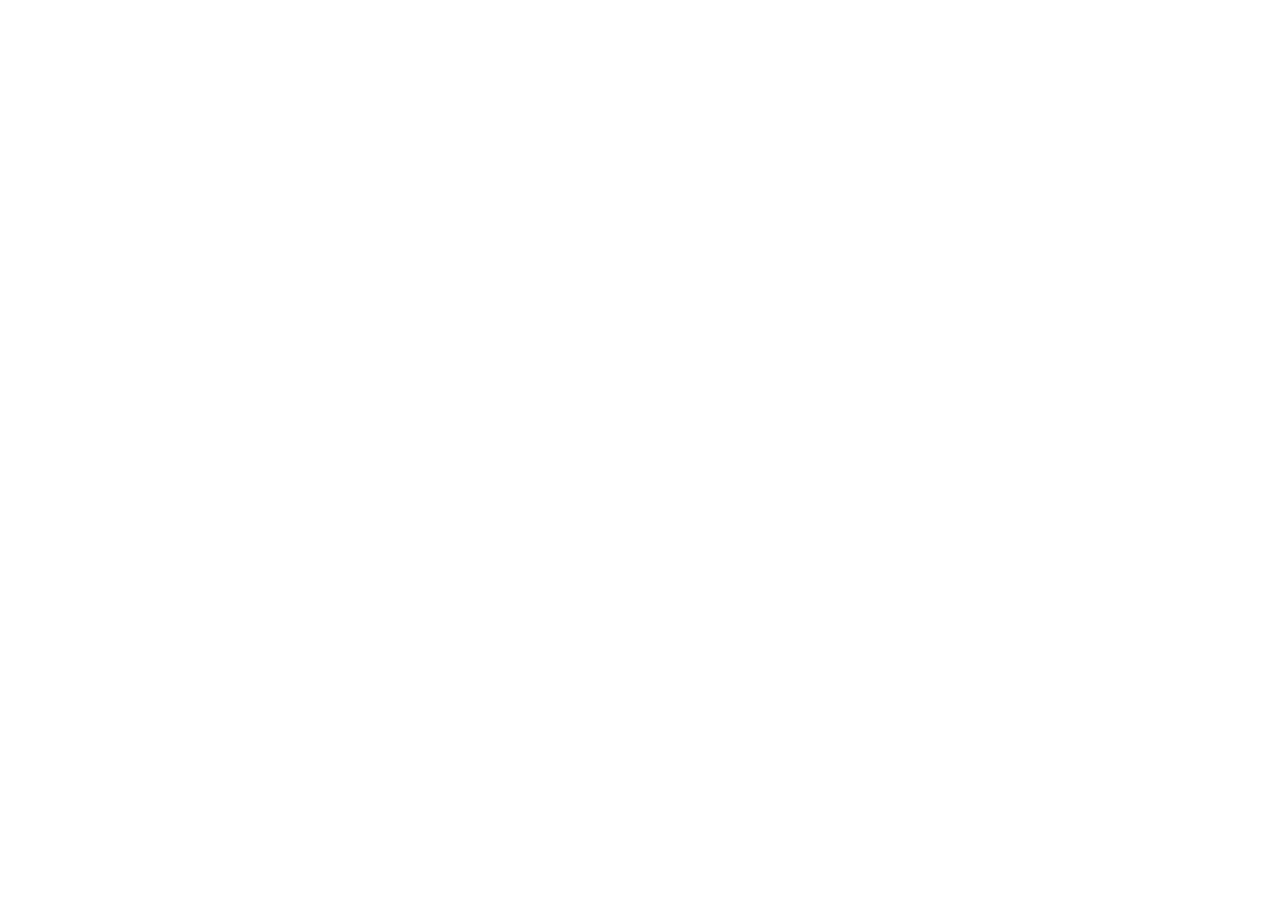
==== commit 101118ac: "refactor: turn books.html into an instant redirect to Amazon search for Jer'mel Wings" ====
--- a/books.html
+++ b/books.html
@@ -1,627 +1,69 @@
 <!DOCTYPE html>
 <html lang="en">
-
 <head>
     <meta charset="UTF-8">
     <meta name="viewport" content="width=device-width, initial-scale=1.0">
-    <title>Jer'mel Wings — Official Author & Publisher Library</title>
-    <meta name="description"
-        content="Explore the official library of Jer'mel Wings. Discover the Vance-Stanton Capital Series, keepsake memory journals, and premium wellness guides.">
-    <meta name="keywords"
-        content="Jermel Wings, Vance-Stanton Capital Series, The Broker's Last Play, The Broker's Blind Side, guided journals, tell me your story, self-publishing">
-    
-    <!-- Open Graph Metadata -->
-    <meta property="og:title" content="Jer'mel Wings — Official Library">
-    <meta property="og:description" content="Explore the novels, keepsake journals, and guides by Jer'mel Wings.">
-    <meta property="og:image" content="covers/cover_book1.jpg">
-    <meta property="og:url" content="https://wingsexpressllc.com/books.html">
-    <meta name="twitter:card" content="summary_large_image">
-
-    <!-- Fonts -->
-    <link rel="preconnect" href="https://fonts.googleapis.com">
-    <link href="https://fonts.googleapis.com/css2?family=Inter:wght@300;400;500;600;700&family=Outfit:wght@400;600;700;800&family=Playfair+Display:ital,wght@0,600;0,700;1,400&display=swap" rel="stylesheet">
-    
-    <!-- Link to the main style.css -->
-    <link rel="stylesheet" href="style.css">
-
-    <!-- Custom overrides for Link-in-Bio / Books layout -->
+    <title>Redirecting to Jer'mel Wings on Amazon...</title>
+    <!-- Instant client-side redirect to Amazon search page for Jer'mel Wings books -->
+    <meta http-equiv="refresh" content="0; url=https://www.amazon.com/s?k=Jer%27mel+Wings">
+    <script>
+        window.location.href = "https://www.amazon.com/s?k=Jer%27mel+Wings";
+    </script>
     <style>
-        :root {
-            --col-romance: linear-gradient(135deg, #4c1d95 0%, #1e1b4b 100%);
-            --col-journal: linear-gradient(135deg, #065f46 0%, #064e3b 100%);
-            --col-wellness: linear-gradient(135deg, #1e3a8a 0%, #0f172a 100%);
-        }
-
         body {
-            background: radial-gradient(circle at top, #14142d 0%, #0a0a14 70%);
-            min-height: 100vh;
-            display: flex;
-            flex-direction: column;
-        }
-
-        .author-header {
-            text-align: center;
-            padding: 60px 24px 30px;
-            display: flex;
-            flex-direction: column;
-            align-items: center;
-        }
-
-        .author-avatar {
-            width: 110px;
-            height: 110px;
-            border-radius: 50%;
-            background: linear-gradient(135deg, var(--color-accent) 0%, #f5d54a 100%);
+            background-color: #0a0a14;
+            color: #f0f0f8;
+            font-family: 'Inter', -apple-system, BlinkMacSystemFont, "Segoe UI", Roboto, sans-serif;
             display: flex;
             align-items: center;
             justify-content: center;
-            font-family: var(--font-heading);
-            font-size: 2.5rem;
-            font-weight: 800;
-            color: #0a0a14;
-            margin-bottom: 20px;
-            box-shadow: 0 0 30px var(--color-accent-glow), var(--shadow-card);
-            position: relative;
-            border: 3px solid rgba(255, 255, 255, 0.1);
+            height: 100vh;
+            margin: 0;
+            text-align: center;
         }
-
-        .author-avatar::after {
-            content: '';
-            position: absolute;
-            top: -6px;
-            left: -6px;
-            right: -6px;
-            bottom: -6px;
+        .container {
+            max-width: 400px;
+            padding: 24px;
+        }
+        .spinner {
+            width: 40px;
+            height: 40px;
+            border: 3px solid rgba(226, 183, 20, 0.1);
             border-radius: 50%;
-            border: 1px dashed var(--color-accent);
-            opacity: 0.5;
-            animation: rotateDashed 20s linear infinite;
+            border-top-color: #e2b714;
+            animation: spin 1s ease-in-out infinite;
+            margin: 0 auto 20px;
         }
-
-        @keyframes rotateDashed {
-            100% { transform: rotate(360deg); }
+        @keyframes spin {
+            to { transform: rotate(360deg); }
         }
-
-        .author-title {
-            font-size: 2rem;
+        h1 {
+            font-size: 1.25rem;
             margin-bottom: 8px;
-            font-weight: 800;
+            font-weight: 600;
         }
-
-        .author-bio {
-            color: var(--text-secondary);
-            font-size: 0.95rem;
-            max-width: 480px;
-            margin: 0 auto 24px;
-            line-height: 1.5;
+        p {
+            color: #a0a0b8;
+            font-size: 0.9rem;
         }
-
-        .social-chips {
-            display: flex;
-            gap: 12px;
-            justify-content: center;
-            margin-bottom: 40px;
+        a {
+            color: #e2b714;
+            text-decoration: none;
+            font-weight: 600;
         }
-
-        .chip {
-            padding: 8px 18px;
-            background: var(--bg-card);
-            border: 1px solid var(--border-subtle);
-            border-radius: 100px;
-            font-size: 0.85rem;
-            font-weight: 500;
-            color: var(--text-primary);
-            transition: all var(--transition-fast);
-            display: inline-flex;
-            align-items: center;
-            gap: 8px;
-        }
-
-        .chip:hover {
-            border-color: var(--color-accent);
-            box-shadow: var(--shadow-glow);
-            transform: translateY(-2px);
-        }
-
-        /* Filter Tabs */
-        .tab-container {
-            display: flex;
-            justify-content: center;
-            gap: 10px;
-            margin-bottom: 40px;
-            padding: 0 24px;
-            flex-wrap: wrap;
-        }
-
-        .tab-btn {
-            padding: 10px 22px;
-            background: rgba(20, 20, 40, 0.5);
-            border: 1px solid var(--border-subtle);
-            border-radius: 100px;
-            color: var(--text-secondary);
-            font-family: var(--font-heading);
-            font-size: 0.9rem;
-            font-weight: 600;
-            cursor: pointer;
-            transition: all var(--transition-fast);
-            backdrop-filter: blur(8px);
-        }
-
-        .tab-btn:hover, .tab-btn.active {
-            background: var(--gradient-accent);
-            color: #0a0a14;
-            border-color: transparent;
-            box-shadow: var(--shadow-glow);
-        }
-
-        /* Books Layout */
-        .books-grid {
-            max-width: 800px;
-            margin: 0 auto 80px;
-            padding: 0 24px;
-            display: grid;
-            gap: 30px;
-        }
-
-        .book-card {
-            background: var(--bg-glass);
-            border: 1px solid var(--border-subtle);
-            border-radius: var(--radius-lg);
-            padding: 24px;
-            display: grid;
-            grid-template-columns: 180px 1fr;
-            gap: 30px;
-            backdrop-filter: blur(16px);
-            transition: all var(--transition-med);
-            box-shadow: var(--shadow-card);
-        }
-
-        .book-card:hover {
-            border-color: var(--border-hover);
-            transform: translateY(-4px);
-            box-shadow: 0 12px 40px rgba(0, 0, 0, 0.4), var(--shadow-glow);
-        }
-
-        .cover-container {
-            width: 100%;
-            height: 260px;
-            border-radius: var(--radius-sm);
-            overflow: hidden;
-            box-shadow: 0 8px 24px rgba(0,0,0,0.5);
-            position: relative;
-            background: #151520;
-            display: flex;
-            align-items: center;
-            justify-content: center;
-        }
-
-        .cover-img {
-            width: 100%;
-            height: 100%;
-            object-fit: cover;
-            transition: transform var(--transition-med);
-        }
-
-        .book-card:hover .cover-img {
-            transform: scale(1.05);
-        }
-
-        /* Stylized CSS book covers for missing assets */
-        .fallback-cover {
-            width: 100%;
-            height: 100%;
-            display: flex;
-            flex-direction: column;
-            justify-content: space-between;
-            padding: 20px 14px;
-            color: #fff;
-            position: relative;
-            text-align: center;
-            font-family: 'Playfair Display', serif;
-            box-shadow: inset 0 0 30px rgba(0,0,0,0.5);
-            border-left: 5px solid rgba(255,255,255,0.1);
-        }
-
-        .fallback-cover.romance { background: var(--col-romance); }
-        .fallback-cover.journal { background: var(--col-journal); }
-        .fallback-cover.wellness { background: var(--col-wellness); }
-
-        .fallback-cover::after {
-            content: '';
-            position: absolute;
-            top: 0;
-            bottom: 0;
-            left: 10px;
-            width: 1px;
-            background: rgba(255,255,255,0.1);
-        }
-
-        .fallback-cover-series {
-            font-size: 0.65rem;
-            text-transform: uppercase;
-            letter-spacing: 0.15em;
-            color: var(--color-accent);
-            font-family: var(--font-body);
-        }
-
-        .fallback-cover-title {
-            font-size: 1rem;
-            line-height: 1.3;
-            font-weight: 700;
-            margin: auto 0;
-        }
-
-        .fallback-cover-author {
-            font-size: 0.7rem;
-            letter-spacing: 0.1em;
-            color: #a0a0b8;
-            font-family: var(--font-body);
-        }
-
-        .book-info {
-            display: flex;
-            flex-direction: column;
-            justify-content: space-between;
-        }
-
-        .book-badge-container {
-            display: flex;
-            gap: 8px;
-            margin-bottom: 12px;
-            flex-wrap: wrap;
-        }
-
-        .book-badge {
-            display: inline-block;
-            padding: 4px 10px;
-            font-size: 0.75rem;
-            font-weight: 600;
-            border-radius: 100px;
-            text-transform: uppercase;
-            letter-spacing: 0.05em;
-        }
-
-        .badge-live {
-            background: rgba(226, 183, 20, 0.15);
-            border: 1px solid var(--color-accent);
-            color: var(--color-accent);
-        }
-
-        .badge-coming {
-            background: rgba(6, 182, 212, 0.15);
-            border: 1px solid #06b6d4;
-            color: #06b6d4;
-        }
-
-        .badge-cat {
-            background: rgba(255, 255, 255, 0.06);
-            border: 1px solid rgba(255, 255, 255, 0.1);
-            color: var(--text-secondary);
-        }
-
-        .book-card-title {
-            font-size: 1.4rem;
-            font-weight: 700;
-            color: var(--text-primary);
-            line-height: 1.3;
-            margin-bottom: 6px;
-        }
-
-        .book-card-subtitle {
-            font-size: 0.9rem;
-            color: var(--color-accent);
-            margin-bottom: 12px;
-            font-weight: 500;
-        }
-
-        .book-desc {
-            color: var(--text-secondary);
-            font-size: 0.9rem;
-            line-height: 1.5;
-            margin-bottom: 20px;
-        }
-
-        .book-actions {
-            display: flex;
-            gap: 12px;
-            flex-wrap: wrap;
-        }
-
-        .btn-buy {
-            padding: 10px 20px;
-            border-radius: var(--radius-sm);
-            font-size: 0.85rem;
-            font-weight: 700;
-            display: inline-flex;
-            align-items: center;
-            gap: 8px;
-            transition: all var(--transition-fast);
-            cursor: pointer;
-        }
-
-        .btn-amazon-primary {
-            background: var(--gradient-accent);
-            color: #0a0a14;
-            box-shadow: 0 4px 12px rgba(226, 183, 20, 0.2);
-        }
-
-        .btn-amazon-primary:hover {
-            transform: translateY(-2px);
-            box-shadow: 0 6px 20px rgba(226, 183, 20, 0.4);
-        }
-
-        .btn-amazon-secondary {
-            background: rgba(255, 255, 255, 0.05);
-            border: 1px solid rgba(255, 255, 255, 0.1);
-            color: var(--text-primary);
-        }
-
-        .btn-amazon-secondary:hover {
-            background: rgba(255, 255, 255, 0.1);
-            border-color: rgba(255, 255, 255, 0.3);
-            transform: translateY(-2px);
-        }
-
-        .btn-disabled {
-            background: rgba(255, 255, 255, 0.03);
-            border: 1px dashed rgba(255, 255, 255, 0.08);
-            color: var(--text-muted);
-            cursor: not-allowed;
-        }
-
-        /* Footer styling alignment */
-        footer {
-            margin-top: auto;
-            padding: 40px 24px;
-            border-top: 1px solid var(--border-subtle);
-            text-align: center;
-            color: var(--text-muted);
-            font-size: 0.85rem;
-            background: rgba(10, 10, 20, 0.8);
-        }
-
-        /* Responsive Breakpoints */
-        @media (max-width: 680px) {
-            .book-card {
-                grid-template-columns: 1fr;
-                gap: 20px;
-                max-width: 420px;
-                margin: 0 auto;
-            }
-
-            .cover-container {
-                height: 320px;
-            }
-
-            .author-header {
-                padding: 40px 20px 20px;
-            }
+        a:hover {
+            text-decoration: underline;
         }
     </style>
 </head>
-
 <body>
-
-    <!-- Small Premium Sticky Header -->
-    <header style="border-bottom: 1px solid var(--border-subtle); background: rgba(10,10,20,0.8); backdrop-filter: blur(12px);">
-        <div class="nav-inner" style="padding: 12px 24px; display: flex; align-items: center; justify-content: space-between;">
-            <a href="index.html" class="logo">WINGS EXPRESS</a>
-            <a href="index.html" class="chip" style="padding: 6px 14px; font-size: 0.75rem; border-color: rgba(255,255,255,0.15)">
-                ← Back to Main
-            </a>
-        </div>
-    </header>
-
-    <!-- Author Profile Header -->
-    <main style="flex: 1;">
-        <div class="author-header">
-            <div class="author-avatar" aria-label="JW Logo Initials">JW</div>
-            <h1 class="author-title gradient-text">Jer'mel Wings</h1>
-            <p class="author-bio">
-                Official profile of author & publisher Jer'mel Wings. Explore high-stakes capital romance series, guided keepsakes, and performance wellness logs.
-            </p>
-            <div class="social-chips">
-                <a href="https://www.tiktok.com" target="_blank" rel="noopener noreferrer" class="chip" id="tiktok-social-link">
-                    <svg width="14" height="14" viewBox="0 0 24 24" fill="currentColor"><path d="M12.525.02c1.31-.02 2.61-.01 3.91-.02.08 1.53.63 3.09 1.75 4.17 1.12 1.11 2.7 1.62 4.24 1.79v4.03c-1.44-.17-2.86-.74-3.94-1.74-.22-.21-.42-.45-.6-.7-.03 2.89-.01 5.79-.02 8.68-.06 2.01-.67 4.09-2.09 5.56-1.53 1.62-3.83 2.45-6.07 2.24-2.52-.19-5.02-1.76-6.04-4.14-1.2-2.73-.66-6.19 1.38-8.38 1.48-1.63 3.73-2.51 5.95-2.3v4.02c-1.39-.14-2.88.42-3.66 1.6-1.01 1.49-.6 3.69.87 4.7 1.25.89 3.03.62 3.91-.65.26-.37.39-.81.4-1.25-.01-4.08 0-8.15 0-12.22z"/></svg>
-                    TikTok
-                </a>
-                <a href="https://www.amazon.com" target="_blank" rel="noopener noreferrer" class="chip" id="amazon-author-link">
-                    <svg width="14" height="14" viewBox="0 0 24 24" fill="currentColor"><path d="M15.93 17.09c-.27-.47-1.12-1.58-1.53-2.06-.52-.61-1.07-1.46-1.07-2.3 0-1.89 1.75-2.23 3.23-2.23.47 0 .91.03 1.32.1v1.65c-.24-.03-.54-.05-.82-.05-1.02 0-1.63.26-1.63 1.05 0 .54.34.88.89.88.6 0 1.1-.38 1.37-.87v2.13c-.45.48-1.16.85-1.76.85-.92.01-1.47-.56-1.81-1.02zm-3.9 1.4c1.86.35 4.54.54 6.36-.78.43-.31.81-.74.91-1.3.11-.64-.23-1.21-.73-1.61-.59-.47-1.42-.71-2.15-.97-.93-.32-1.92-.61-2.42-1.24-.26-.33-.36-.76-.36-1.18 0-1 .61-1.82 1.63-2.06 1.05-.24 2.14.07 2.94.75.29.24.5.54.67.87.1.18.29.27.49.23.23-.05.39-.24.39-.48v-.81c0-.18-.1-.35-.26-.44-.38-.22-.77-.42-1.17-.57-1.19-.48-2.61-.43-3.74.22-1.29.74-1.96 2.12-1.96 3.6 0 1.25.48 2.37 1.37 3.12.8.68 1.84.99 2.81 1.27.87.26 1.81.54 2.21 1.09.2.27.27.63.27.96 0 .82-.54 1.48-1.39 1.72-1.1.32-2.31.06-3.23-.55-.26-.17-.48-.4-.64-.67-.09-.16-.27-.25-.45-.23-.22.03-.38.2-.4.42l-.12.87c-.03.22.08.43.27.53.53.28 1.13.5 1.75.64zm-5.07 1.55c-2.44-.33-4.52-1.57-5.91-3.41-.21-.29.07-.67.4-.53 2.16.92 4.67 1.4 7.23 1.34 2.5-.06 4.93-.57 7.03-1.48.33-.14.61.24.4.52-1.42 1.83-3.52 3.03-5.98 3.37-.9.12-2.27.31-3.17.19zm14.39.29c.35.43.19 1.08-.32 1.22-1.63.45-3.56.63-5.32.61-3 .02-5.95-.53-8.68-1.53-.47-.17-.58-.77-.18-1.07l.83-.62c.2-.15.48-.12.65.07 2.19 2.45 5.56 3.93 9.22 3.93 1.26 0 2.5-.18 3.8-.52 1.31-.34 1.37 1.37.5 1.71c.71 0-1.16.74-.7 1.2zm1.66-3.8c-.28-.32-.71-.4-1.09-.23l-.79.35c-.24.11-.32.4-.19.62.9 1.57 2.23 2.87 3.86 3.75.22.12.5.03.6-.2l.44-.92c.11-.24-.01-.52-.23-.62-1.19-.58-2.18-1.48-2.83-2.61-.1-.17-.07-.37.23-.14z"/></svg>
-                    Amazon Page
-                </a>
-            </div>
-        </div>
-
-        <!-- Filter Switcher -->
-        <div class="tab-container">
-            <button class="tab-btn active" onclick="filterGenre('all')">All Library</button>
-            <button class="tab-btn" onclick="filterGenre('romance')">Romance & Thrillers</button>
-            <button class="tab-btn" onclick="filterGenre('wellness')">Wellness & Self-Help</button>
-            <button class="tab-btn" onclick="filterGenre('journal')">Keepsake Journals</button>
-        </div>
-
-        <!-- Books Grid -->
-        <div class="books-grid">
-            
-            <!-- Book 1 -->
-            <div class="book-card" data-genre="romance">
-                <div class="cover-container">
-                    <img src="covers/cover_book1.jpg" alt="The Broker's Last Play Cover Art" class="cover-img">
-                </div>
-                <div class="book-info">
-                    <div>
-                        <div class="book-badge-container">
-                            <span class="book-badge badge-live">Available Now</span>
-                            <span class="book-badge badge-cat">Billionaire Romance</span>
-                        </div>
-                        <h2 class="book-card-title">The Broker's Last Play</h2>
-                        <h3 class="book-card-subtitle">Vance-Stanton Capital Series: Book 1</h3>
-                        <p class="book-desc">
-                            High stakes, fierce rivalries, and undeniable attraction. In the ruthless corridors of venture capital, the ultimate takeover isn't business—it's personal. Start the series today.
-                        </p>
-                    </div>
-                    <div class="book-actions">
-                        <a href="https://www.amazon.com/dp/B0H8ZJ1VZ4" target="_blank" rel="noopener noreferrer" class="btn-buy btn-amazon-primary" id="buy-book1-paperback">
-                            Buy Paperback ($9.99)
-                        </a>
-                        <a href="https://www.amazon.com/dp/B0H8X8YWNS" target="_blank" rel="noopener noreferrer" class="btn-buy btn-amazon-secondary" id="buy-book1-ebook">
-                            Kindle Edition
-                        </a>
-                    </div>
-                </div>
-            </div>
-
-            <!-- Book 2 -->
-            <div class="book-card" data-genre="romance">
-                <div class="cover-container">
-                    <img src="covers/cover_book2.jpg" alt="The Broker's Blind Side Cover Art" class="cover-img">
-                </div>
-                <div class="book-info">
-                    <div>
-                        <div class="book-badge-container">
-                            <span class="book-badge badge-coming">In KDP Review</span>
-                            <span class="book-badge badge-cat">Billionaire Romance</span>
-                        </div>
-                        <h2 class="book-card-title">The Broker's Blind Side</h2>
-                        <h3 class="book-card-subtitle">Vance-Stanton Capital Series: Book 2</h3>
-                        <p class="book-desc">
-                            The thrilling sequel to the Vance-Stanton Capital saga. Sometimes the best deals are the ones you never see coming. Can business and pleasure mix when the margins are this tight?
-                        </p>
-                    </div>
-                    <div class="book-actions">
-                        <span class="btn-buy btn-disabled" title="Currently undergoing publisher review" id="disabled-book2-btn">
-                            Paperback Coming Soon
-                        </span>
-                    </div>
-                </div>
-            </div>
-
-            <!-- Reverse Aging Protocol -->
-            <div class="book-card" data-genre="wellness">
-                <div class="cover-container">
-                    <div class="fallback-cover wellness">
-                        <span class="fallback-cover-series">Wellness & Longevity</span>
-                        <h2 class="fallback-cover-title">The Reverse Aging Protocol</h2>
-                        <span class="fallback-cover-author">Jer'mel Wings</span>
-                    </div>
-                </div>
-                <div class="book-info">
-                    <div>
-                        <div class="book-badge-container">
-                            <span class="book-badge badge-live">Available Now</span>
-                            <span class="book-badge badge-cat">Men's Fitness & Health</span>
-                        </div>
-                        <h2 class="book-card-title">The Reverse Aging Protocol for Men Over 40</h2>
-                        <h3 class="book-card-subtitle">The 6-Week System to Drop Fat, Rebuild Muscle & Longevity</h3>
-                        <p class="book-desc">
-                            A comprehensive, step-by-step strategy designed for mature men seeking to optimize cellular longevity, burn persistent fat, build lean skeletal tissue, and regain peak biological vitality.
-                        </p>
-                    </div>
-                    <div class="book-actions">
-                        <a href="https://www.amazon.com/dp/B0H8TVHCL2" target="_blank" rel="noopener noreferrer" class="btn-buy btn-amazon-primary" id="buy-aging-ebook">
-                            Buy Kindle Edition
-                        </a>
-                    </div>
-                </div>
-            </div>
-
-            <!-- Dad Journal -->
-            <div class="book-card" data-genre="journal">
-                <div class="cover-container">
-                    <div class="fallback-cover journal">
-                        <span class="fallback-cover-series">Family Keepsakes</span>
-                        <h2 class="fallback-cover-title">Dad, Tell Me Your Story</h2>
-                        <span class="fallback-cover-author">Jer'mel Wings</span>
-                    </div>
-                </div>
-                <div class="book-info">
-                    <div>
-                        <div class="book-badge-container">
-                            <span class="book-badge badge-live">Available Now</span>
-                            <span class="book-badge badge-cat">Guided Journal</span>
-                        </div>
-                        <h2 class="book-card-title">Dad, Tell Me Your Story</h2>
-                        <h3 class="book-card-subtitle">A Guided Journal for Sharing Your Life & Memories</h3>
-                        <p class="book-desc">
-                            Create a timeless keepsake of memories, wisdom, and life stories. Over 100 carefully selected prompts make it easy for fathers to write down their unique life journey for their kids.
-                        </p>
-                    </div>
-                    <div class="book-actions">
-                        <a href="https://www.amazon.com/dp/B0H8Y4ZDTP" target="_blank" rel="noopener noreferrer" class="btn-buy btn-amazon-primary" id="buy-dad-paperback">
-                            Buy Paperback
-                        </a>
-                        <a href="https://www.amazon.com/dp/B0H8WCZ9J2" target="_blank" rel="noopener noreferrer" class="btn-buy btn-amazon-secondary" id="buy-dad-ebook">
-                            Kindle Edition
-                        </a>
-                    </div>
-                </div>
-            </div>
-
-            <!-- Grandpa Journal -->
-            <div class="book-card" data-genre="journal">
-                <div class="cover-container">
-                    <div class="fallback-cover journal" style="background: linear-gradient(135deg, #1b3a4b 0%, #0c1a24 100%);">
-                        <span class="fallback-cover-series">Family Keepsakes</span>
-                        <h2 class="fallback-cover-title">Grandpa, Tell Me Your Story</h2>
-                        <span class="fallback-cover-author">Jer'mel Wings</span>
-                    </div>
-                </div>
-                <div class="book-info">
-                    <div>
-                        <div class="book-badge-container">
-                            <span class="book-badge badge-live">Available Now</span>
-                            <span class="book-badge badge-cat">Guided Journal</span>
-                        </div>
-                        <h2 class="book-card-title">Grandpa, Tell Me Your Story</h2>
-                        <h3 class="book-card-subtitle">A Guided Journal for Sharing Legacy & Love</h3>
-                        <p class="book-desc">
-                            An elegant guided memory book designed specifically for grandfathers. Capture generational wisdom, unforgettable historic memories, and heartfelt life lessons for future grandchildren.
-                        </p>
-                    </div>
-                    <div class="book-actions">
-                        <a href="https://www.amazon.com/dp/B0H8XS84YN" target="_blank" rel="noopener noreferrer" class="btn-buy btn-amazon-primary" id="buy-grandpa-paperback">
-                            Buy Paperback
-                        </a>
-                    </div>
-                </div>
-            </div>
-
-        </div>
-    </main>
-
-    <!-- Footer matching main site theme -->
-    <footer>
-        <p>© 2026 WINGS EXPRESS LLC. All rights reserved.</p>
-        <p style="margin-top: 8px; font-size: 0.75rem;">Amazon, Kindle, and all related logos are trademarks of Amazon.com, Inc. or its affiliates.</p>
-    </footer>
-
-    <!-- Interactive filters script -->
-    <script>
-        function filterGenre(genre) {
-            // Update active tab styling
-            var tabs = document.querySelectorAll('.tab-btn');
-            tabs.forEach(function(tab) {
-                tab.classList.remove('active');
-            });
-            event.target.classList.add('active');
-
-            // Show/hide book cards
-            var cards = document.querySelectorAll('.book-card');
-            cards.forEach(function(card) {
-                if (genre === 'all' || card.getAttribute('data-genre') === genre) {
-                    card.style.display = 'grid';
-                    // Apply subtle fade-in animation
-                    card.style.opacity = 0;
-                    setTimeout(function() {
-                        card.style.opacity = 1;
-                        card.style.transition = 'opacity 0.3s ease';
-                    }, 50);
-                } else {
-                    card.style.display = 'none';
-                }
-            });
-        }
-    </script>
+    <div class="container">
+        <div class="spinner" aria-hidden="true"></div>
+        <h1>Redirecting to Amazon</h1>
+        <p>Opening Jer'mel Wings' official bookshelf directly in the Amazon app...</p>
+        <p style="margin-top: 20px; font-size: 0.8rem;">
+            <a href="https://www.amazon.com/s?k=Jer%27mel+Wings">Click here if you are not automatically redirected</a>
+        </p>
+    </div>
 </body>
-
 </html>
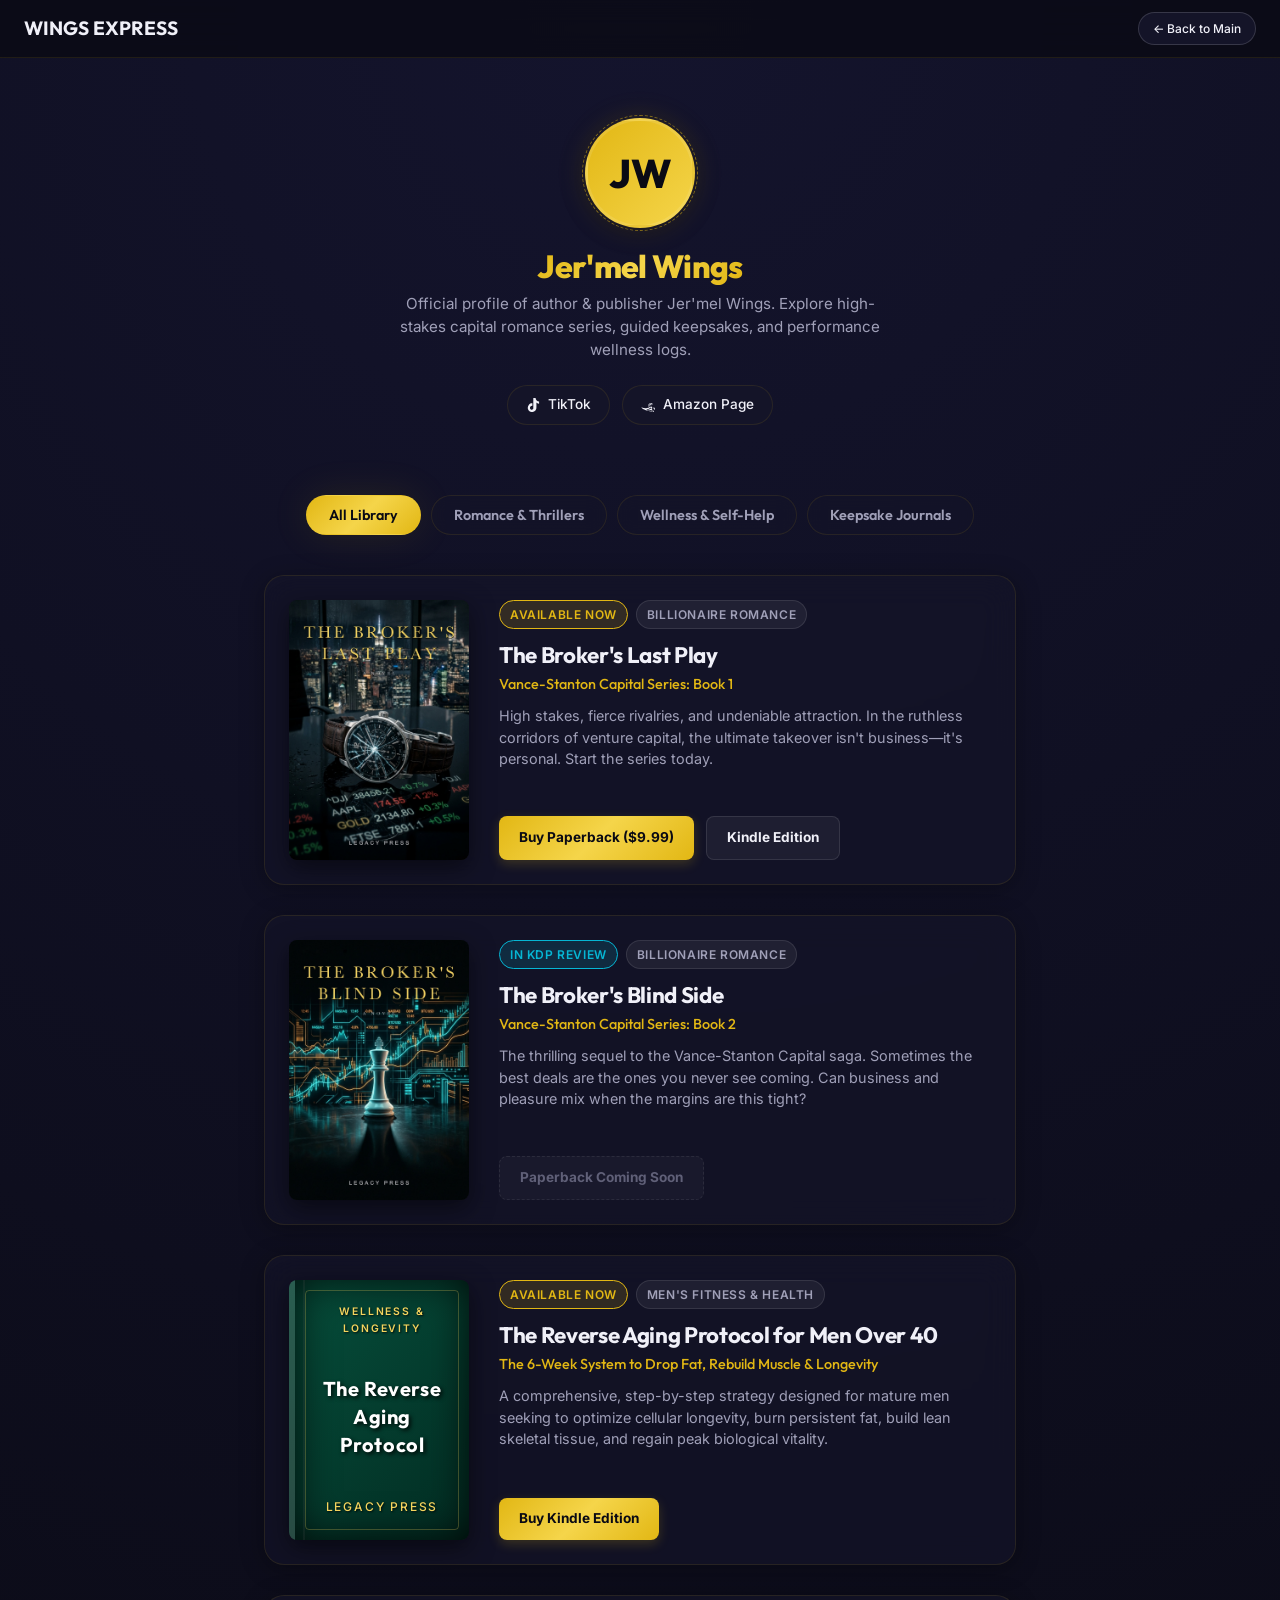
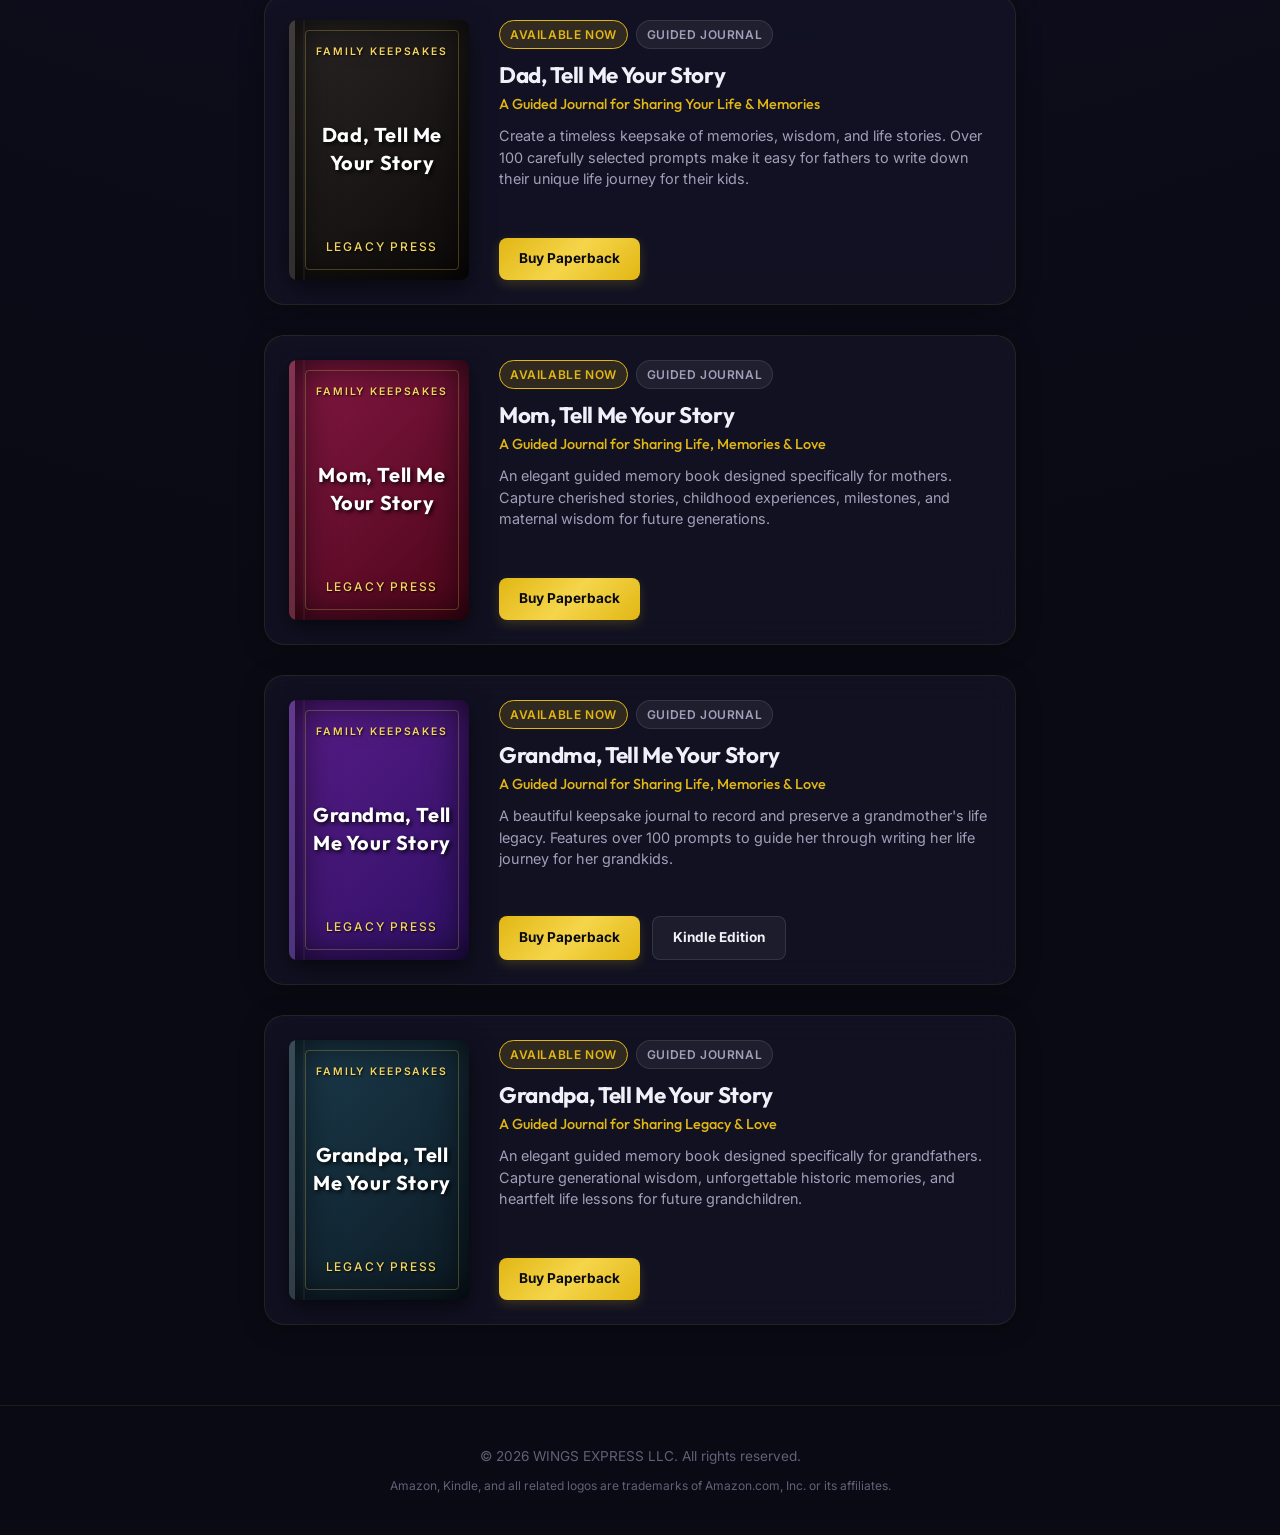
==== commit 9a4ef97f: "Design: Add titles to Vance-Stanton covers and expand showcase to all KDP books with premium styling" ====
--- a/books.html
+++ b/books.html
@@ -1,69 +1,708 @@
 <!DOCTYPE html>
 <html lang="en">
+
 <head>
     <meta charset="UTF-8">
     <meta name="viewport" content="width=device-width, initial-scale=1.0">
-    <title>Redirecting to Jer'mel Wings on Amazon...</title>
-    <!-- Instant client-side redirect to Amazon search page for Jer'mel Wings books -->
-    <meta http-equiv="refresh" content="0; url=https://www.amazon.com/s?k=Jer%27mel+Wings">
-    <script>
-        window.location.href = "https://www.amazon.com/s?k=Jer%27mel+Wings";
-    </script>
+    <title>Jer'mel Wings — Official Author & Publisher Library</title>
+    <meta name="description"
+        content="Explore the official library of Jer'mel Wings. Discover the Vance-Stanton Capital Series, keepsake memory journals, and premium wellness guides.">
+    <meta name="keywords"
+        content="Jermel Wings, Vance-Stanton Capital Series, The Broker's Last Play, The Broker's Blind Side, guided journals, tell me your story, self-publishing">
+    
+    <!-- Open Graph Metadata -->
+    <meta property="og:title" content="Jer'mel Wings — Official Library">
+    <meta property="og:description" content="Explore the novels, keepsake journals, and guides by Jer'mel Wings.">
+    <meta property="og:image" content="covers/cover_book1.jpg">
+    <meta property="og:url" content="https://wingsexpressllc.com/books.html">
+    <meta name="twitter:card" content="summary_large_image">
+
+    <!-- Fonts -->
+    <link rel="preconnect" href="https://fonts.googleapis.com">
+    <link href="https://fonts.googleapis.com/css2?family=Inter:wght@300;400;500;600;700&family=Outfit:wght@400;600;700;800&family=Playfair+Display:ital,wght@0,600;0,700;1,400&display=swap" rel="stylesheet">
+    
+    <!-- Link to the main style.css -->
+    <link rel="stylesheet" href="style.css">
+
+    <!-- Custom overrides for Link-in-Bio / Books layout -->
     <style>
+        :root {
+            --col-romance: linear-gradient(135deg, #4c1d95 0%, #1e1b4b 100%);
+            --col-journal: linear-gradient(135deg, #065f46 0%, #064e3b 100%);
+            --col-wellness: linear-gradient(135deg, #1e3a8a 0%, #0f172a 100%);
+        }
+
         body {
-            background-color: #0a0a14;
-            color: #f0f0f8;
-            font-family: 'Inter', -apple-system, BlinkMacSystemFont, "Segoe UI", Roboto, sans-serif;
+            background: radial-gradient(circle at top, #14142d 0%, #0a0a14 70%);
+            min-height: 100vh;
+            display: flex;
+            flex-direction: column;
+        }
+
+        .author-header {
+            text-align: center;
+            padding: 60px 24px 30px;
+            display: flex;
+            flex-direction: column;
+            align-items: center;
+        }
+
+        .author-avatar {
+            width: 110px;
+            height: 110px;
+            border-radius: 50%;
+            background: linear-gradient(135deg, var(--color-accent) 0%, #f5d54a 100%);
             display: flex;
             align-items: center;
             justify-content: center;
-            height: 100vh;
-            margin: 0;
+            font-family: var(--font-heading);
+            font-size: 2.5rem;
+            font-weight: 800;
+            color: #0a0a14;
+            margin-bottom: 20px;
+            box-shadow: 0 0 30px var(--color-accent-glow), var(--shadow-card);
+            position: relative;
+            border: 3px solid rgba(255, 255, 255, 0.1);
+        }
+
+        .author-avatar::after {
+            content: '';
+            position: absolute;
+            top: -6px;
+            left: -6px;
+            right: -6px;
+            bottom: -6px;
+            border-radius: 50%;
+            border: 1px dashed var(--color-accent);
+            opacity: 0.5;
+            animation: rotateDashed 20s linear infinite;
+        }
+
+        @keyframes rotateDashed {
+            100% { transform: rotate(360deg); }
+        }
+
+        .author-title {
+            font-size: 2rem;
+            margin-bottom: 8px;
+            font-weight: 800;
+        }
+
+        .author-bio {
+            color: var(--text-secondary);
+            font-size: 0.95rem;
+            max-width: 480px;
+            margin: 0 auto 24px;
+            line-height: 1.5;
+        }
+
+        .social-chips {
+            display: flex;
+            gap: 12px;
+            justify-content: center;
+            margin-bottom: 40px;
+        }
+
+        .chip {
+            padding: 8px 18px;
+            background: var(--bg-card);
+            border: 1px solid var(--border-subtle);
+            border-radius: 100px;
+            font-size: 0.85rem;
+            font-weight: 500;
+            color: var(--text-primary);
+            transition: all var(--transition-fast);
+            display: inline-flex;
+            align-items: center;
+            gap: 8px;
+        }
+
+        .chip:hover {
+            border-color: var(--color-accent);
+            box-shadow: var(--shadow-glow);
+            transform: translateY(-2px);
+        }
+
+        /* Filter Tabs */
+        .tab-container {
+            display: flex;
+            justify-content: center;
+            gap: 10px;
+            margin-bottom: 40px;
+            padding: 0 24px;
+            flex-wrap: wrap;
+        }
+
+        .tab-btn {
+            padding: 10px 22px;
+            background: rgba(20, 20, 40, 0.5);
+            border: 1px solid var(--border-subtle);
+            border-radius: 100px;
+            color: var(--text-secondary);
+            font-family: var(--font-heading);
+            font-size: 0.9rem;
+            font-weight: 600;
+            cursor: pointer;
+            transition: all var(--transition-fast);
+            backdrop-filter: blur(8px);
+        }
+
+        .tab-btn:hover, .tab-btn.active {
+            background: var(--gradient-accent);
+            color: #0a0a14;
+            border-color: transparent;
+            box-shadow: var(--shadow-glow);
+        }
+
+        /* Books Layout */
+        .books-grid {
+            max-width: 800px;
+            margin: 0 auto 80px;
+            padding: 0 24px;
+            display: grid;
+            gap: 30px;
+        }
+
+        .book-card {
+            background: var(--bg-glass);
+            border: 1px solid var(--border-subtle);
+            border-radius: var(--radius-lg);
+            padding: 24px;
+            display: grid;
+            grid-template-columns: 180px 1fr;
+            gap: 30px;
+            backdrop-filter: blur(16px);
+            transition: all var(--transition-med);
+            box-shadow: var(--shadow-card);
+        }
+
+        .book-card:hover {
+            border-color: var(--border-hover);
+            transform: translateY(-4px);
+            box-shadow: 0 12px 40px rgba(0, 0, 0, 0.4), var(--shadow-glow);
+        }
+
+        .cover-container {
+            width: 100%;
+            height: 260px;
+            border-radius: var(--radius-sm);
+            overflow: hidden;
+            box-shadow: 0 8px 24px rgba(0,0,0,0.5);
+            position: relative;
+            background: #151520;
+            display: flex;
+            align-items: center;
+            justify-content: center;
+        }
+
+        .cover-img {
+            width: 100%;
+            height: 100%;
+            object-fit: cover;
+            transition: transform var(--transition-med);
+        }
+
+        .book-card:hover .cover-img {
+            transform: scale(1.05);
+        }
+
+        /* Stylized CSS book covers for missing assets */
+        .fallback-cover {
+            width: 100%;
+            height: 100%;
+            display: flex;
+            flex-direction: column;
+            justify-content: space-between;
+            padding: 24px 18px;
+            color: #fff;
+            position: relative;
             text-align: center;
-        }
-        .container {
-            max-width: 400px;
-            padding: 24px;
-        }
-        .spinner {
-            width: 40px;
-            height: 40px;
-            border: 3px solid rgba(226, 183, 20, 0.1);
-            border-radius: 50%;
-            border-top-color: #e2b714;
-            animation: spin 1s ease-in-out infinite;
-            margin: 0 auto 20px;
-        }
-        @keyframes spin {
-            to { transform: rotate(360deg); }
-        }
-        h1 {
+            font-family: 'Playfair Display', serif;
+            box-shadow: inset 0 0 40px rgba(0,0,0,0.8), 0 10px 20px rgba(0,0,0,0.3);
+            border-left: 6px solid rgba(255,255,255,0.15);
+            border-radius: 6px;
+            box-sizing: border-box;
+        }
+
+        /* Inner gold frame for standard publisher styling */
+        .fallback-cover::before {
+            content: '';
+            position: absolute;
+            top: 10px;
+            left: 10px;
+            right: 10px;
+            bottom: 10px;
+            border: 1px solid rgba(244, 212, 94, 0.25);
+            pointer-events: none;
+            border-radius: 4px;
+        }
+
+        .fallback-cover.romance { background: linear-gradient(135deg, #450a0a 0%, #1a0505 100%); }
+        .fallback-cover.journal { background: linear-gradient(135deg, #1e293b 0%, #0f172a 100%); }
+        .fallback-cover.wellness { background: linear-gradient(135deg, #064e3b 0%, #022c22 100%); }
+
+        .fallback-cover::after {
+            content: '';
+            position: absolute;
+            top: 0;
+            bottom: 0;
+            left: 8px;
+            width: 2px;
+            background: linear-gradient(to right, rgba(0,0,0,0.2), rgba(255,255,255,0.1), rgba(0,0,0,0.2));
+        }
+
+        .fallback-cover-series {
+            font-size: 0.65rem;
+            text-transform: uppercase;
+            letter-spacing: 0.18em;
+            color: #f4d45e;
+            font-family: var(--font-body);
+            font-weight: 600;
+            text-shadow: 1px 1px 2px rgba(0,0,0,0.8);
+        }
+
+        .fallback-cover-title {
             font-size: 1.25rem;
-            margin-bottom: 8px;
+            line-height: 1.4;
+            font-weight: 700;
+            margin: auto 0;
+            letter-spacing: 0.03em;
+            color: #fff;
+            text-shadow: 2px 2px 4px rgba(0,0,0,0.9);
+        }
+
+        .fallback-cover-author {
+            font-size: 0.75rem;
+            letter-spacing: 0.15em;
+            color: #f4d45e;
+            font-family: var(--font-body);
+            text-transform: uppercase;
+            font-weight: 500;
+            text-shadow: 1px 1px 2px rgba(0,0,0,0.8);
+        }
+
+        .book-info {
+            display: flex;
+            flex-direction: column;
+            justify-content: space-between;
+        }
+
+        .book-badge-container {
+            display: flex;
+            gap: 8px;
+            margin-bottom: 12px;
+            flex-wrap: wrap;
+        }
+
+        .book-badge {
+            display: inline-block;
+            padding: 4px 10px;
+            font-size: 0.75rem;
             font-weight: 600;
-        }
-        p {
-            color: #a0a0b8;
+            border-radius: 100px;
+            text-transform: uppercase;
+            letter-spacing: 0.05em;
+        }
+
+        .badge-live {
+            background: rgba(226, 183, 20, 0.15);
+            border: 1px solid var(--color-accent);
+            color: var(--color-accent);
+        }
+
+        .badge-coming {
+            background: rgba(6, 182, 212, 0.15);
+            border: 1px solid #06b6d4;
+            color: #06b6d4;
+        }
+
+        .badge-cat {
+            background: rgba(255, 255, 255, 0.06);
+            border: 1px solid rgba(255, 255, 255, 0.1);
+            color: var(--text-secondary);
+        }
+
+        .book-card-title {
+            font-size: 1.4rem;
+            font-weight: 700;
+            color: var(--text-primary);
+            line-height: 1.3;
+            margin-bottom: 6px;
+        }
+
+        .book-card-subtitle {
             font-size: 0.9rem;
-        }
-        a {
-            color: #e2b714;
-            text-decoration: none;
-            font-weight: 600;
-        }
-        a:hover {
-            text-decoration: underline;
+            color: var(--color-accent);
+            margin-bottom: 12px;
+            font-weight: 500;
+        }
+
+        .book-desc {
+            color: var(--text-secondary);
+            font-size: 0.9rem;
+            line-height: 1.5;
+            margin-bottom: 20px;
+        }
+
+        .book-actions {
+            display: flex;
+            gap: 12px;
+            flex-wrap: wrap;
+        }
+
+        .btn-buy {
+            padding: 10px 20px;
+            border-radius: var(--radius-sm);
+            font-size: 0.85rem;
+            font-weight: 700;
+            display: inline-flex;
+            align-items: center;
+            gap: 8px;
+            transition: all var(--transition-fast);
+            cursor: pointer;
+        }
+
+        .btn-amazon-primary {
+            background: var(--gradient-accent);
+            color: #0a0a14;
+            box-shadow: 0 4px 12px rgba(226, 183, 20, 0.2);
+        }
+
+        .btn-amazon-primary:hover {
+            transform: translateY(-2px);
+            box-shadow: 0 6px 20px rgba(226, 183, 20, 0.4);
+        }
+
+        .btn-amazon-secondary {
+            background: rgba(255, 255, 255, 0.05);
+            border: 1px solid rgba(255, 255, 255, 0.1);
+            color: var(--text-primary);
+        }
+
+        .btn-amazon-secondary:hover {
+            background: rgba(255, 255, 255, 0.1);
+            border-color: rgba(255, 255, 255, 0.3);
+            transform: translateY(-2px);
+        }
+
+        .btn-disabled {
+            background: rgba(255, 255, 255, 0.03);
+            border: 1px dashed rgba(255, 255, 255, 0.08);
+            color: var(--text-muted);
+            cursor: not-allowed;
+        }
+
+        /* Footer styling alignment */
+        footer {
+            margin-top: auto;
+            padding: 40px 24px;
+            border-top: 1px solid var(--border-subtle);
+            text-align: center;
+            color: var(--text-muted);
+            font-size: 0.85rem;
+            background: rgba(10, 10, 20, 0.8);
+        }
+
+        /* Responsive Breakpoints */
+        @media (max-width: 680px) {
+            .book-card {
+                grid-template-columns: 1fr;
+                gap: 20px;
+                max-width: 420px;
+                margin: 0 auto;
+            }
+
+            .cover-container {
+                height: 320px;
+            }
+
+            .author-header {
+                padding: 40px 20px 20px;
+            }
         }
     </style>
 </head>
+
 <body>
-    <div class="container">
-        <div class="spinner" aria-hidden="true"></div>
-        <h1>Redirecting to Amazon</h1>
-        <p>Opening Jer'mel Wings' official bookshelf directly in the Amazon app...</p>
-        <p style="margin-top: 20px; font-size: 0.8rem;">
-            <a href="https://www.amazon.com/s?k=Jer%27mel+Wings">Click here if you are not automatically redirected</a>
-        </p>
-    </div>
+
+    <!-- Small Premium Sticky Header -->
+    <header style="border-bottom: 1px solid var(--border-subtle); background: rgba(10,10,20,0.8); backdrop-filter: blur(12px);">
+        <div class="nav-inner" style="padding: 12px 24px; display: flex; align-items: center; justify-content: space-between;">
+            <a href="index.html" class="logo">WINGS EXPRESS</a>
+            <a href="index.html" class="chip" style="padding: 6px 14px; font-size: 0.75rem; border-color: rgba(255,255,255,0.15)">
+                ← Back to Main
+            </a>
+        </div>
+    </header>
+
+    <!-- Author Profile Header -->
+    <main style="flex: 1;">
+        <div class="author-header">
+            <div class="author-avatar" aria-label="JW Logo Initials">JW</div>
+            <h1 class="author-title gradient-text">Jer'mel Wings</h1>
+            <p class="author-bio">
+                Official profile of author & publisher Jer'mel Wings. Explore high-stakes capital romance series, guided keepsakes, and performance wellness logs.
+            </p>
+            <div class="social-chips">
+                <a href="https://www.tiktok.com" target="_blank" rel="noopener noreferrer" class="chip" id="tiktok-social-link">
+                    <svg width="14" height="14" viewBox="0 0 24 24" fill="currentColor"><path d="M12.525.02c1.31-.02 2.61-.01 3.91-.02.08 1.53.63 3.09 1.75 4.17 1.12 1.11 2.7 1.62 4.24 1.79v4.03c-1.44-.17-2.86-.74-3.94-1.74-.22-.21-.42-.45-.6-.7-.03 2.89-.01 5.79-.02 8.68-.06 2.01-.67 4.09-2.09 5.56-1.53 1.62-3.83 2.45-6.07 2.24-2.52-.19-5.02-1.76-6.04-4.14-1.2-2.73-.66-6.19 1.38-8.38 1.48-1.63 3.73-2.51 5.95-2.3v4.02c-1.39-.14-2.88.42-3.66 1.6-1.01 1.49-.6 3.69.87 4.7 1.25.89 3.03.62 3.91-.65.26-.37.39-.81.4-1.25-.01-4.08 0-8.15 0-12.22z"/></svg>
+                    TikTok
+                </a>
+                <a href="https://www.amazon.com" target="_blank" rel="noopener noreferrer" class="chip" id="amazon-author-link">
+                    <svg width="14" height="14" viewBox="0 0 24 24" fill="currentColor"><path d="M15.93 17.09c-.27-.47-1.12-1.58-1.53-2.06-.52-.61-1.07-1.46-1.07-2.3 0-1.89 1.75-2.23 3.23-2.23.47 0 .91.03 1.32.1v1.65c-.24-.03-.54-.05-.82-.05-1.02 0-1.63.26-1.63 1.05 0 .54.34.88.89.88.6 0 1.1-.38 1.37-.87v2.13c-.45.48-1.16.85-1.76.85-.92.01-1.47-.56-1.81-1.02zm-3.9 1.4c1.86.35 4.54.54 6.36-.78.43-.31.81-.74.91-1.3.11-.64-.23-1.21-.73-1.61-.59-.47-1.42-.71-2.15-.97-.93-.32-1.92-.61-2.42-1.24-.26-.33-.36-.76-.36-1.18 0-1 .61-1.82 1.63-2.06 1.05-.24 2.14.07 2.94.75.29.24.5.54.67.87.1.18.29.27.49.23.23-.05.39-.24.39-.48v-.81c0-.18-.1-.35-.26-.44-.38-.22-.77-.42-1.17-.57-1.19-.48-2.61-.43-3.74.22-1.29.74-1.96 2.12-1.96 3.6 0 1.25.48 2.37 1.37 3.12.8.68 1.84.99 2.81 1.27.87.26 1.81.54 2.21 1.09.2.27.27.63.27.96 0 .82-.54 1.48-1.39 1.72-1.1.32-2.31.06-3.23-.55-.26-.17-.48-.4-.64-.67-.09-.16-.27-.25-.45-.23-.22.03-.38.2-.4.42l-.12.87c-.03.22.08.43.27.53.53.28 1.13.5 1.75.64zm-5.07 1.55c-2.44-.33-4.52-1.57-5.91-3.41-.21-.29.07-.67.4-.53 2.16.92 4.67 1.4 7.23 1.34 2.5-.06 4.93-.57 7.03-1.48.33-.14.61.24.4.52-1.42 1.83-3.52 3.03-5.98 3.37-.9.12-2.27.31-3.17.19zm14.39.29c.35.43.19 1.08-.32 1.22-1.63.45-3.56.63-5.32.61-3 .02-5.95-.53-8.68-1.53-.47-.17-.58-.77-.18-1.07l.83-.62c.2-.15.48-.12.65.07 2.19 2.45 5.56 3.93 9.22 3.93 1.26 0 2.5-.18 3.8-.52 1.31-.34 1.37 1.37.5 1.71c.71 0-1.16.74-.7 1.2zm1.66-3.8c-.28-.32-.71-.4-1.09-.23l-.79.35c-.24.11-.32.4-.19.62.9 1.57 2.23 2.87 3.86 3.75.22.12.5.03.6-.2l.44-.92c.11-.24-.01-.52-.23-.62-1.19-.58-2.18-1.48-2.83-2.61-.1-.17-.07-.37.23-.14z"/></svg>
+                    Amazon Page
+                </a>
+            </div>
+        </div>
+
+        <!-- Filter Switcher -->
+        <div class="tab-container">
+            <button class="tab-btn active" onclick="filterGenre('all')">All Library</button>
+            <button class="tab-btn" onclick="filterGenre('romance')">Romance & Thrillers</button>
+            <button class="tab-btn" onclick="filterGenre('wellness')">Wellness & Self-Help</button>
+            <button class="tab-btn" onclick="filterGenre('journal')">Keepsake Journals</button>
+        </div>
+
+        <!-- Books Grid -->
+        <div class="books-grid">
+            
+            <!-- Book 1 -->
+            <div class="book-card" data-genre="romance">
+                <div class="cover-container">
+                    <img src="covers/cover_book1.jpg" alt="The Broker's Last Play Cover Art" class="cover-img">
+                </div>
+                <div class="book-info">
+                    <div>
+                        <div class="book-badge-container">
+                            <span class="book-badge badge-live">Available Now</span>
+                            <span class="book-badge badge-cat">Billionaire Romance</span>
+                        </div>
+                        <h2 class="book-card-title">The Broker's Last Play</h2>
+                        <h3 class="book-card-subtitle">Vance-Stanton Capital Series: Book 1</h3>
+                        <p class="book-desc">
+                            High stakes, fierce rivalries, and undeniable attraction. In the ruthless corridors of venture capital, the ultimate takeover isn't business—it's personal. Start the series today.
+                        </p>
+                    </div>
+                    <div class="book-actions">
+                        <a href="https://www.amazon.com/dp/B0H8ZJ1VZ4" target="_blank" rel="noopener noreferrer" class="btn-buy btn-amazon-primary" id="buy-book1-paperback">
+                            Buy Paperback ($9.99)
+                        </a>
+                        <a href="https://www.amazon.com/dp/B0H8X8YWNS" target="_blank" rel="noopener noreferrer" class="btn-buy btn-amazon-secondary" id="buy-book1-ebook">
+                            Kindle Edition
+                        </a>
+                    </div>
+                </div>
+            </div>
+
+            <!-- Book 2 -->
+            <div class="book-card" data-genre="romance">
+                <div class="cover-container">
+                    <img src="covers/cover_book2.jpg" alt="The Broker's Blind Side Cover Art" class="cover-img">
+                </div>
+                <div class="book-info">
+                    <div>
+                        <div class="book-badge-container">
+                            <span class="book-badge badge-coming">In KDP Review</span>
+                            <span class="book-badge badge-cat">Billionaire Romance</span>
+                        </div>
+                        <h2 class="book-card-title">The Broker's Blind Side</h2>
+                        <h3 class="book-card-subtitle">Vance-Stanton Capital Series: Book 2</h3>
+                        <p class="book-desc">
+                            The thrilling sequel to the Vance-Stanton Capital saga. Sometimes the best deals are the ones you never see coming. Can business and pleasure mix when the margins are this tight?
+                        </p>
+                    </div>
+                    <div class="book-actions">
+                        <span class="btn-buy btn-disabled" title="Currently undergoing publisher review" id="disabled-book2-btn">
+                            Paperback Coming Soon
+                        </span>
+                    </div>
+                </div>
+            </div>
+
+            <!-- Reverse Aging Protocol -->
+            <div class="book-card" data-genre="wellness">
+                <div class="cover-container">
+                    <div class="fallback-cover wellness">
+                        <span class="fallback-cover-series">Wellness & Longevity</span>
+                        <h2 class="fallback-cover-title">The Reverse Aging Protocol</h2>
+                        <span class="fallback-cover-author">Legacy Press</span>
+                    </div>
+                </div>
+                <div class="book-info">
+                    <div>
+                        <div class="book-badge-container">
+                            <span class="book-badge badge-live">Available Now</span>
+                            <span class="book-badge badge-cat">Men's Fitness & Health</span>
+                        </div>
+                        <h2 class="book-card-title">The Reverse Aging Protocol for Men Over 40</h2>
+                        <h3 class="book-card-subtitle">The 6-Week System to Drop Fat, Rebuild Muscle & Longevity</h3>
+                        <p class="book-desc">
+                            A comprehensive, step-by-step strategy designed for mature men seeking to optimize cellular longevity, burn persistent fat, build lean skeletal tissue, and regain peak biological vitality.
+                        </p>
+                    </div>
+                    <div class="book-actions">
+                        <a href="https://www.amazon.com/dp/B0H8TVHCL2" target="_blank" rel="noopener noreferrer" class="btn-buy btn-amazon-primary" id="buy-aging-ebook">
+                            Buy Kindle Edition
+                        </a>
+                    </div>
+                </div>
+            </div>
+
+            <!-- Dad Journal -->
+            <div class="book-card" data-genre="journal">
+                <div class="cover-container">
+                    <div class="fallback-cover journal" style="background: linear-gradient(135deg, #292524 0%, #0c0a09 100%);">
+                        <span class="fallback-cover-series">Family Keepsakes</span>
+                        <h2 class="fallback-cover-title">Dad, Tell Me Your Story</h2>
+                        <span class="fallback-cover-author">Legacy Press</span>
+                    </div>
+                </div>
+                <div class="book-info">
+                    <div>
+                        <div class="book-badge-container">
+                            <span class="book-badge badge-live">Available Now</span>
+                            <span class="book-badge badge-cat">Guided Journal</span>
+                        </div>
+                        <h2 class="book-card-title">Dad, Tell Me Your Story</h2>
+                        <h3 class="book-card-subtitle">A Guided Journal for Sharing Your Life & Memories</h3>
+                        <p class="book-desc">
+                            Create a timeless keepsake of memories, wisdom, and life stories. Over 100 carefully selected prompts make it easy for fathers to write down their unique life journey for their kids.
+                        </p>
+                    </div>
+                    <div class="book-actions">
+                        <a href="https://www.amazon.com/dp/B0H8XVC9V1" target="_blank" rel="noopener noreferrer" class="btn-buy btn-amazon-primary" id="buy-dad-paperback">
+                            Buy Paperback
+                        </a>
+                    </div>
+                </div>
+            </div>
+
+            <!-- Mom Journal -->
+            <div class="book-card" data-genre="journal">
+                <div class="cover-container">
+                    <div class="fallback-cover journal" style="background: linear-gradient(135deg, #831843 0%, #4c0519 100%);">
+                        <span class="fallback-cover-series">Family Keepsakes</span>
+                        <h2 class="fallback-cover-title">Mom, Tell Me Your Story</h2>
+                        <span class="fallback-cover-author">Legacy Press</span>
+                    </div>
+                </div>
+                <div class="book-info">
+                    <div>
+                        <div class="book-badge-container">
+                            <span class="book-badge badge-live">Available Now</span>
+                            <span class="book-badge badge-cat">Guided Journal</span>
+                        </div>
+                        <h2 class="book-card-title">Mom, Tell Me Your Story</h2>
+                        <h3 class="book-card-subtitle">A Guided Journal for Sharing Life, Memories & Love</h3>
+                        <p class="book-desc">
+                            An elegant guided memory book designed specifically for mothers. Capture cherished stories, childhood experiences, milestones, and maternal wisdom for future generations.
+                        </p>
+                    </div>
+                    <div class="book-actions">
+                        <a href="https://www.amazon.com/dp/B0H8YCBQX9" target="_blank" rel="noopener noreferrer" class="btn-buy btn-amazon-primary" id="buy-mom-paperback">
+                            Buy Paperback
+                        </a>
+                    </div>
+                </div>
+            </div>
+
+            <!-- Grandma Journal -->
+            <div class="book-card" data-genre="journal">
+                <div class="cover-container">
+                    <div class="fallback-cover journal" style="background: linear-gradient(135deg, #581c87 0%, #2e1065 100%);">
+                        <span class="fallback-cover-series">Family Keepsakes</span>
+                        <h2 class="fallback-cover-title">Grandma, Tell Me Your Story</h2>
+                        <span class="fallback-cover-author">Legacy Press</span>
+                    </div>
+                </div>
+                <div class="book-info">
+                    <div>
+                        <div class="book-badge-container">
+                            <span class="book-badge badge-live">Available Now</span>
+                            <span class="book-badge badge-cat">Guided Journal</span>
+                        </div>
+                        <h2 class="book-card-title">Grandma, Tell Me Your Story</h2>
+                        <h3 class="book-card-subtitle">A Guided Journal for Sharing Life, Memories & Love</h3>
+                        <p class="book-desc">
+                            A beautiful keepsake journal to record and preserve a grandmother's life legacy. Features over 100 prompts to guide her through writing her life journey for her grandkids.
+                        </p>
+                    </div>
+                    <div class="book-actions">
+                        <a href="https://www.amazon.com/dp/B0H8Y4ZDTP" target="_blank" rel="noopener noreferrer" class="btn-buy btn-amazon-primary" id="buy-grandma-paperback">
+                            Buy Paperback
+                        </a>
+                        <a href="https://www.amazon.com/dp/B0H8WCZ9J2" target="_blank" rel="noopener noreferrer" class="btn-buy btn-amazon-secondary" id="buy-grandma-ebook">
+                            Kindle Edition
+                        </a>
+                    </div>
+                </div>
+            </div>
+
+            <!-- Grandpa Journal -->
+            <div class="book-card" data-genre="journal">
+                <div class="cover-container">
+                    <div class="fallback-cover journal" style="background: linear-gradient(135deg, #1b3a4b 0%, #0c1a24 100%);">
+                        <span class="fallback-cover-series">Family Keepsakes</span>
+                        <h2 class="fallback-cover-title">Grandpa, Tell Me Your Story</h2>
+                        <span class="fallback-cover-author">Legacy Press</span>
+                    </div>
+                </div>
+                <div class="book-info">
+                    <div>
+                        <div class="book-badge-container">
+                            <span class="book-badge badge-live">Available Now</span>
+                            <span class="book-badge badge-cat">Guided Journal</span>
+                        </div>
+                        <h2 class="book-card-title">Grandpa, Tell Me Your Story</h2>
+                        <h3 class="book-card-subtitle">A Guided Journal for Sharing Legacy & Love</h3>
+                        <p class="book-desc">
+                            An elegant guided memory book designed specifically for grandfathers. Capture generational wisdom, unforgettable historic memories, and heartfelt life lessons for future grandchildren.
+                        </p>
+                    </div>
+                    <div class="book-actions">
+                        <a href="https://www.amazon.com/dp/B0H8XS84YN" target="_blank" rel="noopener noreferrer" class="btn-buy btn-amazon-primary" id="buy-grandpa-paperback">
+                            Buy Paperback
+                        </a>
+                    </div>
+                </div>
+            </div>
+
+        </div>
+    </main>
+
+    <!-- Footer matching main site theme -->
+    <footer>
+        <p>© 2026 WINGS EXPRESS LLC. All rights reserved.</p>
+        <p style="margin-top: 8px; font-size: 0.75rem;">Amazon, Kindle, and all related logos are trademarks of Amazon.com, Inc. or its affiliates.</p>
+    </footer>
+
+    <!-- Interactive filters script -->
+    <script>
+        function filterGenre(genre) {
+            // Update active tab styling
+            var tabs = document.querySelectorAll('.tab-btn');
+            tabs.forEach(function(tab) {
+                tab.classList.remove('active');
+            });
+            event.target.classList.add('active');
+
+            // Show/hide book cards
+            var cards = document.querySelectorAll('.book-card');
+            cards.forEach(function(card) {
+                if (genre === 'all' || card.getAttribute('data-genre') === genre) {
+                    card.style.display = 'grid';
+                    // Apply subtle fade-in animation
+                    card.style.opacity = 0;
+                    setTimeout(function() {
+                        card.style.opacity = 1;
+                        card.style.transition = 'opacity 0.3s ease';
+                    }, 50);
+                } else {
+                    card.style.display = 'none';
+                }
+            });
+        }
+    </script>
 </body>
+
 </html>
--- a/style.css
+++ b/style.css
@@ -0,0 +1,1104 @@
+/* ═══════════════════════════════════════════════════════════
+   Wings Express LLC — Premium Landing Page
+   Design System: Dark mode, navy + gold accent, glassmorphism
+   ═══════════════════════════════════════════════════════════ */
+
+/* ─── Design Tokens ─────────────────────────────────────── */
+:root {
+    --bg-primary: #0a0a14;
+    --bg-secondary: #10101e;
+    --bg-card: #141428;
+    --bg-card-hover: #1a1a36;
+    --bg-glass: rgba(20, 20, 40, 0.7);
+
+    --color-primary: #1a1a2e;
+    --color-secondary: #16213e;
+    --color-accent: #e2b714;
+    --color-accent-light: #f5d54a;
+    --color-accent-glow: rgba(226, 183, 20, 0.15);
+
+    --text-primary: #f0f0f8;
+    --text-secondary: #a0a0b8;
+    --text-muted: #606078;
+
+    --gradient-accent: linear-gradient(135deg, #e2b714 0%, #f5d54a 50%, #e2b714 100%);
+    --gradient-hero: linear-gradient(135deg, #1a1a2e 0%, #16213e 50%, #0d0d1a 100%);
+    --gradient-card: linear-gradient(145deg, rgba(26, 26, 46, 0.6), rgba(22, 33, 62, 0.3));
+
+    --border-subtle: rgba(226, 183, 20, 0.1);
+    --border-hover: rgba(226, 183, 20, 0.3);
+
+    --radius-sm: 8px;
+    --radius-md: 12px;
+    --radius-lg: 20px;
+    --radius-xl: 28px;
+
+    --shadow-card: 0 4px 24px rgba(0, 0, 0, 0.3);
+    --shadow-glow: 0 0 40px rgba(226, 183, 20, 0.1);
+
+    --font-heading: 'Outfit', sans-serif;
+    --font-body: 'Inter', sans-serif;
+
+    --transition-fast: 0.2s ease;
+    --transition-med: 0.4s cubic-bezier(0.4, 0, 0.2, 1);
+    --transition-slow: 0.6s cubic-bezier(0.4, 0, 0.2, 1);
+}
+
+/* ─── Reset & Base ──────────────────────────────────────── */
+*,
+*::before,
+*::after {
+    margin: 0;
+    padding: 0;
+    box-sizing: border-box;
+}
+
+html {
+    scroll-behavior: smooth;
+    font-size: 16px;
+}
+
+body {
+    font-family: var(--font-body);
+    background: var(--bg-primary);
+    color: var(--text-primary);
+    line-height: 1.6;
+    overflow-x: hidden;
+    -webkit-font-smoothing: antialiased;
+}
+
+a {
+    color: inherit;
+    text-decoration: none;
+}
+
+img {
+    max-width: 100%;
+    height: auto;
+    display: block;
+}
+
+/* ─── Typography ────────────────────────────────────────── */
+h1,
+h2,
+h3,
+h4,
+h5 {
+    font-family: var(--font-heading);
+    font-weight: 700;
+    line-height: 1.15;
+}
+
+h1 {
+    font-size: clamp(2.5rem, 5vw, 4.5rem);
+    letter-spacing: -0.02em;
+}
+
+h2 {
+    font-size: clamp(2rem, 4vw, 3rem);
+    letter-spacing: -0.015em;
+}
+
+h3 {
+    font-size: clamp(1.3rem, 2.5vw, 1.75rem);
+}
+
+h4 {
+    font-size: 1.15rem;
+}
+
+.gradient-text {
+    background: var(--gradient-accent);
+    -webkit-background-clip: text;
+    -webkit-text-fill-color: transparent;
+    background-clip: text;
+}
+
+/* ─── Layout ────────────────────────────────────────────── */
+.section-container {
+    max-width: 1200px;
+    margin: 0 auto;
+    padding: 0 24px;
+}
+
+section {
+    padding: 100px 0;
+}
+
+.section-header {
+    text-align: center;
+    margin-bottom: 60px;
+}
+
+.section-header p {
+    color: var(--text-secondary);
+    font-size: 1.1rem;
+    max-width: 600px;
+    margin: 16px auto 0;
+}
+
+.section-tag {
+    display: inline-block;
+    padding: 6px 16px;
+    background: var(--color-accent-glow);
+    border: 1px solid var(--border-subtle);
+    border-radius: 100px;
+    font-size: 0.8rem;
+    font-weight: 600;
+    color: var(--color-accent);
+    text-transform: uppercase;
+    letter-spacing: 0.08em;
+    margin-bottom: 16px;
+}
+
+/* ─── Buttons ───────────────────────────────────────────── */
+.btn {
+    display: inline-flex;
+    align-items: center;
+    gap: 8px;
+    padding: 14px 28px;
+    border-radius: var(--radius-md);
+    font-family: var(--font-body);
+    font-weight: 600;
+    font-size: 0.95rem;
+    cursor: pointer;
+    border: none;
+    transition: all var(--transition-med);
+    white-space: nowrap;
+}
+
+.btn-primary {
+    background: var(--gradient-accent);
+    color: #0a0a14;
+    box-shadow: 0 4px 20px rgba(226, 183, 20, 0.25);
+}
+
+.btn-primary:hover {
+    transform: translateY(-2px);
+    box-shadow: 0 8px 30px rgba(226, 183, 20, 0.4);
+}
+
+.btn-ghost {
+    background: transparent;
+    border: 1px solid var(--border-hover);
+    color: var(--text-primary);
+}
+
+.btn-ghost:hover {
+    background: rgba(226, 183, 20, 0.08);
+    border-color: var(--color-accent);
+}
+
+.btn-accent {
+    background: var(--gradient-accent);
+    color: #0a0a14;
+    font-size: 1.1rem;
+    padding: 18px 40px;
+    box-shadow: 0 4px 20px rgba(226, 183, 20, 0.3);
+}
+
+.btn-accent:hover {
+    transform: translateY(-2px);
+    box-shadow: 0 8px 40px rgba(226, 183, 20, 0.5);
+}
+
+.btn-full {
+    width: 100%;
+    justify-content: center;
+}
+
+.btn-sm {
+    padding: 10px 20px;
+    font-size: 0.85rem;
+}
+
+/* ─── Navigation ────────────────────────────────────────── */
+#navbar {
+    position: fixed;
+    top: 0;
+    left: 0;
+    right: 0;
+    z-index: 1000;
+    padding: 16px 0;
+    background: rgba(10, 10, 20, 0.8);
+    backdrop-filter: blur(20px);
+    -webkit-backdrop-filter: blur(20px);
+    border-bottom: 1px solid var(--border-subtle);
+    transition: all var(--transition-med);
+}
+
+.nav-container {
+    max-width: 1200px;
+    margin: 0 auto;
+    padding: 0 24px;
+    display: flex;
+    align-items: center;
+    justify-content: space-between;
+}
+
+.logo {
+    display: flex;
+    align-items: center;
+    gap: 10px;
+    font-family: var(--font-heading);
+    font-weight: 700;
+    font-size: 1.2rem;
+}
+
+.logo-icon {
+    display: inline-flex;
+    align-items: center;
+    justify-content: center;
+    width: 36px;
+    height: 36px;
+    background: var(--gradient-accent);
+    color: #0a0a14;
+    border-radius: var(--radius-sm);
+    font-weight: 800;
+    font-size: 1.1rem;
+}
+
+.nav-links {
+    display: flex;
+    align-items: center;
+    gap: 32px;
+}
+
+.nav-links a {
+    font-size: 0.9rem;
+    color: var(--text-secondary);
+    transition: color var(--transition-fast);
+    font-weight: 500;
+}
+
+.nav-links a:hover {
+    color: var(--text-primary);
+}
+
+.nav-cta {
+    padding: 10px 20px !important;
+    background: var(--gradient-accent) !important;
+    color: #0a0a14 !important;
+    border-radius: var(--radius-sm) !important;
+    font-weight: 600 !important;
+}
+
+.nav-cta:hover {
+    box-shadow: 0 4px 20px rgba(226, 183, 20, 0.3);
+}
+
+.mobile-toggle {
+    display: none;
+    flex-direction: column;
+    gap: 5px;
+    background: none;
+    border: none;
+    cursor: pointer;
+    padding: 4px;
+}
+
+.mobile-toggle span {
+    width: 24px;
+    height: 2px;
+    background: var(--text-primary);
+    border-radius: 2px;
+    transition: all var(--transition-fast);
+}
+
+/* ─── Hero ──────────────────────────────────────────────── */
+#hero {
+    min-height: 100vh;
+    display: flex;
+    align-items: center;
+    justify-content: center;
+    position: relative;
+    overflow: hidden;
+    padding: 120px 24px 80px;
+}
+
+.hero-bg-effects {
+    position: absolute;
+    inset: 0;
+    pointer-events: none;
+}
+
+.orb {
+    position: absolute;
+    border-radius: 50%;
+    filter: blur(100px);
+    opacity: 0.4;
+    animation: float 8s ease-in-out infinite;
+}
+
+.orb-1 {
+    width: 500px;
+    height: 500px;
+    background: rgba(226, 183, 20, 0.12);
+    top: -10%;
+    right: -5%;
+    animation-delay: 0s;
+}
+
+.orb-2 {
+    width: 400px;
+    height: 400px;
+    background: rgba(22, 33, 62, 0.5);
+    bottom: -5%;
+    left: -5%;
+    animation-delay: -3s;
+}
+
+.orb-3 {
+    width: 300px;
+    height: 300px;
+    background: rgba(226, 183, 20, 0.08);
+    top: 50%;
+    left: 30%;
+    animation-delay: -5s;
+}
+
+@keyframes float {
+
+    0%,
+    100% {
+        transform: translate(0, 0) scale(1);
+    }
+
+    33% {
+        transform: translate(30px, -30px) scale(1.05);
+    }
+
+    66% {
+        transform: translate(-20px, 20px) scale(0.95);
+    }
+}
+
+.grid-overlay {
+    position: absolute;
+    inset: 0;
+    background-image:
+        linear-gradient(rgba(226, 183, 20, 0.03) 1px, transparent 1px),
+        linear-gradient(90deg, rgba(226, 183, 20, 0.03) 1px, transparent 1px);
+    background-size: 60px 60px;
+    mask-image: radial-gradient(ellipse at center, black 0%, transparent 70%);
+    -webkit-mask-image: radial-gradient(ellipse at center, black 0%, transparent 70%);
+}
+
+.hero-content {
+    text-align: center;
+    max-width: 800px;
+    position: relative;
+    z-index: 1;
+}
+
+.hero-badge {
+    display: inline-flex;
+    align-items: center;
+    gap: 8px;
+    padding: 8px 20px;
+    background: var(--bg-glass);
+    border: 1px solid var(--border-subtle);
+    border-radius: 100px;
+    font-size: 0.85rem;
+    color: var(--text-secondary);
+    margin-bottom: 28px;
+    backdrop-filter: blur(10px);
+}
+
+.badge-dot {
+    width: 8px;
+    height: 8px;
+    background: #22c55e;
+    border-radius: 50%;
+    animation: pulse-dot 2s ease-in-out infinite;
+}
+
+@keyframes pulse-dot {
+
+    0%,
+    100% {
+        opacity: 1;
+    }
+
+    50% {
+        opacity: 0.3;
+    }
+}
+
+.hero-subtitle {
+    font-size: clamp(1.05rem, 2vw, 1.25rem);
+    color: var(--text-secondary);
+    max-width: 600px;
+    margin: 20px auto 36px;
+    line-height: 1.7;
+}
+
+.hero-buttons {
+    display: flex;
+    gap: 16px;
+    justify-content: center;
+    flex-wrap: wrap;
+}
+
+.hero-stats {
+    display: flex;
+    align-items: center;
+    justify-content: center;
+    gap: 32px;
+    margin-top: 60px;
+    padding-top: 40px;
+    border-top: 1px solid var(--border-subtle);
+}
+
+.stat {
+    text-align: center;
+}
+
+.stat-number {
+    display: block;
+    font-family: var(--font-heading);
+    font-size: 1.5rem;
+    font-weight: 800;
+    color: var(--color-accent);
+}
+
+.stat-label {
+    font-size: 0.8rem;
+    color: var(--text-muted);
+    text-transform: uppercase;
+    letter-spacing: 0.05em;
+}
+
+.stat-divider {
+    width: 1px;
+    height: 40px;
+    background: var(--border-subtle);
+}
+
+/* ─── Social Proof ──────────────────────────────────────── */
+.hero-proof {
+    margin-top: 24px;
+}
+
+.proof-text {
+    font-size: 0.85rem;
+    color: var(--text-muted);
+    font-style: italic;
+}
+
+/* ─── Urgency Bar ───────────────────────────────────────── */
+.urgency-bar {
+    background: linear-gradient(90deg, #1a1a2e, #16213e);
+    border-top: 1px solid var(--color-accent);
+    border-bottom: 1px solid var(--color-accent);
+    padding: 14px 0;
+    text-align: center;
+    position: relative;
+    overflow: hidden;
+}
+
+.urgency-bar::before {
+    content: '';
+    position: absolute;
+    inset: 0;
+    background: linear-gradient(90deg, transparent, rgba(226, 183, 20, 0.05), transparent);
+    animation: shimmer 3s ease-in-out infinite;
+}
+
+@keyframes shimmer {
+
+    0%,
+    100% {
+        transform: translateX(-100%);
+    }
+
+    50% {
+        transform: translateX(100%);
+    }
+}
+
+.urgency-bar p {
+    font-size: 0.95rem;
+    color: var(--text-secondary);
+    position: relative;
+    z-index: 1;
+}
+
+.urgency-bar a {
+    color: var(--color-accent);
+    font-weight: 600;
+    text-decoration: underline;
+    text-underline-offset: 3px;
+}
+
+.urgency-bar a:hover {
+    color: var(--color-accent-light);
+}
+
+/* ─── Products ──────────────────────────────────────────── */
+#products {
+    background: var(--bg-secondary);
+}
+
+.products-grid {
+    display: grid;
+    grid-template-columns: repeat(3, 1fr);
+    gap: 28px;
+    margin-bottom: 48px;
+}
+
+.product-card {
+    background: var(--gradient-card);
+    border: 1px solid var(--border-subtle);
+    border-radius: var(--radius-lg);
+    overflow: hidden;
+    transition: all var(--transition-med);
+    position: relative;
+}
+
+.product-card:hover {
+    transform: translateY(-6px);
+    border-color: var(--border-hover);
+    box-shadow: var(--shadow-glow);
+}
+
+.product-badge {
+    position: absolute;
+    top: 16px;
+    right: 16px;
+    padding: 6px 14px;
+    background: var(--gradient-accent);
+    color: #0a0a14;
+    border-radius: 100px;
+    font-size: 0.75rem;
+    font-weight: 700;
+    text-transform: uppercase;
+    z-index: 2;
+}
+
+.product-badge.hot {
+    background: linear-gradient(135deg, #ff6b35, #ff4444);
+    color: white;
+}
+
+.product-image {
+    aspect-ratio: 1;
+    overflow: hidden;
+    background: var(--bg-primary);
+    display: flex;
+    align-items: center;
+    justify-content: center;
+    padding: 20px;
+}
+
+.product-image img {
+    width: 100%;
+    height: 100%;
+    object-fit: cover;
+    border-radius: var(--radius-md);
+    transition: transform var(--transition-med);
+}
+
+.product-card:hover .product-image img {
+    transform: scale(1.03);
+}
+
+.product-info {
+    padding: 24px;
+}
+
+.product-info h3 {
+    margin-bottom: 10px;
+}
+
+.product-info p {
+    color: var(--text-secondary);
+    font-size: 0.9rem;
+    line-height: 1.6;
+    margin-bottom: 16px;
+}
+
+.product-meta {
+    display: flex;
+    flex-wrap: wrap;
+    gap: 12px;
+    margin-bottom: 20px;
+}
+
+.meta-item {
+    font-size: 0.8rem;
+    color: var(--text-muted);
+    padding: 4px 10px;
+    background: rgba(255, 255, 255, 0.04);
+    border-radius: var(--radius-sm);
+}
+
+.product-pricing {
+    display: flex;
+    align-items: baseline;
+    gap: 12px;
+    margin-bottom: 16px;
+}
+
+.price-old {
+    font-size: 1rem;
+    color: var(--text-muted);
+    text-decoration: line-through;
+}
+
+.price-current {
+    font-size: 1.8rem;
+    font-weight: 800;
+    font-family: var(--font-heading);
+    color: var(--color-accent);
+}
+
+/* ─── Bundle ────────────────────────────────────────────── */
+.bundle-card {
+    display: flex;
+    gap: 40px;
+    align-items: center;
+    background: var(--gradient-card);
+    border: 2px solid var(--color-accent);
+    border-radius: var(--radius-xl);
+    padding: 48px;
+    box-shadow: var(--shadow-glow), 0 0 60px rgba(226, 183, 20, 0.08);
+    position: relative;
+    overflow: hidden;
+}
+
+.bundle-card::before {
+    content: '';
+    position: absolute;
+    top: -50%;
+    right: -10%;
+    width: 300px;
+    height: 300px;
+    background: rgba(226, 183, 20, 0.06);
+    border-radius: 50%;
+    filter: blur(80px);
+    pointer-events: none;
+}
+
+.bundle-left {
+    flex: 1.4;
+}
+
+.bundle-tag {
+    display: inline-block;
+    padding: 6px 16px;
+    background: var(--gradient-accent);
+    color: #0a0a14;
+    border-radius: 100px;
+    font-size: 0.8rem;
+    font-weight: 700;
+    text-transform: uppercase;
+    margin-bottom: 16px;
+}
+
+.bundle-left h3 {
+    font-size: 1.6rem;
+    margin-bottom: 12px;
+}
+
+.bundle-left p {
+    color: var(--text-secondary);
+    margin-bottom: 20px;
+}
+
+.bundle-list {
+    list-style: none;
+    display: flex;
+    flex-direction: column;
+    gap: 10px;
+}
+
+.bundle-list li {
+    font-size: 0.95rem;
+    color: var(--text-secondary);
+    padding-left: 24px;
+    position: relative;
+}
+
+.bundle-list li::before {
+    content: '✓';
+    position: absolute;
+    left: 0;
+    color: var(--color-accent);
+    font-weight: 700;
+}
+
+.bundle-right {
+    flex: 0.6;
+    text-align: center;
+}
+
+.bundle-pricing {
+    margin-bottom: 20px;
+}
+
+.bundle-old {
+    display: block;
+    font-size: 1.1rem;
+    color: var(--text-muted);
+    text-decoration: line-through;
+    margin-bottom: 4px;
+}
+
+.bundle-current {
+    display: block;
+    font-size: 3.5rem;
+    font-weight: 900;
+    font-family: var(--font-heading);
+    color: var(--color-accent);
+    line-height: 1;
+}
+
+.bundle-per {
+    display: block;
+    font-size: 0.85rem;
+    color: var(--text-muted);
+    margin-top: 4px;
+}
+
+.guarantee {
+    display: block;
+    margin-top: 12px;
+    font-size: 0.8rem;
+    color: var(--text-muted);
+}
+
+/* ─── Features ──────────────────────────────────────────── */
+.features-grid {
+    display: grid;
+    grid-template-columns: repeat(3, 1fr);
+    gap: 24px;
+}
+
+.feature-card {
+    background: var(--gradient-card);
+    border: 1px solid var(--border-subtle);
+    border-radius: var(--radius-lg);
+    padding: 32px;
+    transition: all var(--transition-med);
+}
+
+.feature-card:hover {
+    transform: translateY(-4px);
+    border-color: var(--border-hover);
+}
+
+.feature-icon {
+    font-size: 2rem;
+    margin-bottom: 16px;
+}
+
+.feature-card h4 {
+    margin-bottom: 8px;
+}
+
+.feature-card p {
+    color: var(--text-secondary);
+    font-size: 0.9rem;
+    line-height: 1.6;
+}
+
+/* ─── Resources ─────────────────────────────────────────── */
+#resources {
+    background: var(--bg-secondary);
+}
+
+.resources-grid {
+    display: grid;
+    grid-template-columns: repeat(3, 1fr);
+    gap: 24px;
+}
+
+.resource-card {
+    background: var(--gradient-card);
+    border: 1px solid var(--border-subtle);
+    border-radius: var(--radius-lg);
+    padding: 32px;
+    text-align: center;
+    transition: all var(--transition-med);
+}
+
+.resource-card:hover {
+    border-color: var(--border-hover);
+}
+
+.resource-card h4 {
+    margin-bottom: 12px;
+}
+
+.resource-card p {
+    color: var(--text-secondary);
+    font-size: 0.9rem;
+    margin-bottom: 20px;
+}
+
+/* ─── About ─────────────────────────────────────────────── */
+.about-content {
+    max-width: 800px;
+    margin: 0 auto;
+}
+
+.about-text p {
+    color: var(--text-secondary);
+    font-size: 1.05rem;
+    line-height: 1.7;
+    margin-bottom: 16px;
+}
+
+.about-values {
+    display: flex;
+    flex-direction: column;
+    gap: 20px;
+    margin-top: 32px;
+}
+
+.value {
+    padding: 20px 24px;
+    background: var(--gradient-card);
+    border: 1px solid var(--border-subtle);
+    border-radius: var(--radius-md);
+    border-left: 3px solid var(--color-accent);
+}
+
+.value strong {
+    display: block;
+    font-size: 1rem;
+    margin-bottom: 4px;
+}
+
+.value span {
+    color: var(--text-secondary);
+    font-size: 0.9rem;
+}
+
+/* ─── Footer ────────────────────────────────────────────── */
+#footer {
+    background: var(--bg-primary);
+    border-top: 1px solid var(--border-subtle);
+    padding: 60px 0 30px;
+}
+
+.footer-container {
+    max-width: 1200px;
+    margin: 0 auto;
+    padding: 0 24px;
+}
+
+.footer-top {
+    display: flex;
+    justify-content: space-between;
+    gap: 60px;
+    margin-bottom: 40px;
+}
+
+.footer-brand p {
+    color: var(--text-muted);
+    margin-top: 8px;
+    font-size: 0.9rem;
+}
+
+.footer-brand .logo-icon,
+.footer-brand .logo-text {
+    display: inline;
+    vertical-align: middle;
+}
+
+.footer-links {
+    display: flex;
+    gap: 60px;
+}
+
+.footer-col h5 {
+    font-size: 0.85rem;
+    text-transform: uppercase;
+    letter-spacing: 0.06em;
+    color: var(--text-primary);
+    margin-bottom: 16px;
+}
+
+.footer-col a {
+    display: block;
+    font-size: 0.9rem;
+    color: var(--text-muted);
+    margin-bottom: 10px;
+    transition: color var(--transition-fast);
+}
+
+.footer-col a:hover {
+    color: var(--color-accent);
+}
+
+.footer-bottom {
+    border-top: 1px solid var(--border-subtle);
+    padding-top: 24px;
+    text-align: center;
+}
+
+.footer-bottom p {
+    font-size: 0.8rem;
+    color: var(--text-muted);
+}
+
+/* ─── Responsive ────────────────────────────────────────── */
+@media (max-width: 900px) {
+
+    .products-grid,
+    .features-grid,
+    .resources-grid {
+        grid-template-columns: 1fr;
+    }
+
+    .bundle-card {
+        flex-direction: column;
+        padding: 32px;
+    }
+
+    .nav-links {
+        display: none;
+    }
+
+    .mobile-toggle {
+        display: flex;
+    }
+
+    .hero-stats {
+        flex-direction: column;
+        gap: 16px;
+    }
+
+    .stat-divider {
+        width: 60px;
+        height: 1px;
+    }
+
+    .footer-top {
+        flex-direction: column;
+        gap: 32px;
+    }
+
+    .footer-links {
+        flex-wrap: wrap;
+        gap: 32px;
+    }
+}
+
+@media (max-width: 600px) {
+    section {
+        padding: 60px 0;
+    }
+
+    .hero-buttons {
+        flex-direction: column;
+        align-items: stretch;
+    }
+
+    .hero-buttons .btn {
+        justify-content: center;
+    }
+
+    .bundle-card {
+        padding: 24px;
+    }
+
+    .bundle-current {
+        font-size: 2.5rem;
+    }
+}
+
+/* ─── Animations: Scroll Reveal ─────────────────────────── */
+.product-card,
+.feature-card,
+.resource-card,
+.value {
+    opacity: 0;
+    transform: translateY(30px);
+    animation: revealUp 0.6s ease forwards;
+}
+
+@keyframes revealUp {
+    to {
+        opacity: 1;
+        transform: translateY(0);
+    }
+}
+
+.product-card:nth-child(1) {
+    animation-delay: 0.1s;
+}
+
+.product-card:nth-child(2) {
+    animation-delay: 0.2s;
+}
+
+.product-card:nth-child(3) {
+    animation-delay: 0.3s;
+}
+
+.feature-card:nth-child(1) {
+    animation-delay: 0.05s;
+}
+
+.feature-card:nth-child(2) {
+    animation-delay: 0.1s;
+}
+
+.feature-card:nth-child(3) {
+    animation-delay: 0.15s;
+}
+
+.feature-card:nth-child(4) {
+    animation-delay: 0.2s;
+}
+
+.feature-card:nth-child(5) {
+    animation-delay: 0.25s;
+}
+
+.feature-card:nth-child(6) {
+    animation-delay: 0.3s;
+}
+
+/* ─── Ad Container Styles ────────────────────────────────── */
+.ad-container {
+    padding: 24px 0;
+    background: var(--bg-primary);
+    border-top: 1px solid var(--border-subtle);
+    border-bottom: 1px solid var(--border-subtle);
+    overflow: hidden;
+}
+
+.ad-container .section-container {
+    max-width: 1200px;
+    margin: 0 auto;
+    padding: 0 24px;
+}
+
+.ad-container ins {
+    border-radius: var(--radius-md);
+    overflow: hidden;
+}
+
+#ad-hero {
+    background: linear-gradient(180deg, var(--bg-primary) 0%, var(--bg-secondary) 100%);
+}
+
+#ad-mid {
+    background: var(--bg-primary);
+    padding: 32px 0;
+}
+
+#ad-footer {
+    background: linear-gradient(180deg, var(--bg-primary) 0%, #08080f 100%);
+    padding: 32px 0;
+}
+
+@media (max-width: 768px) {
+    .ad-container {
+        padding: 16px 0;
+    }
+}
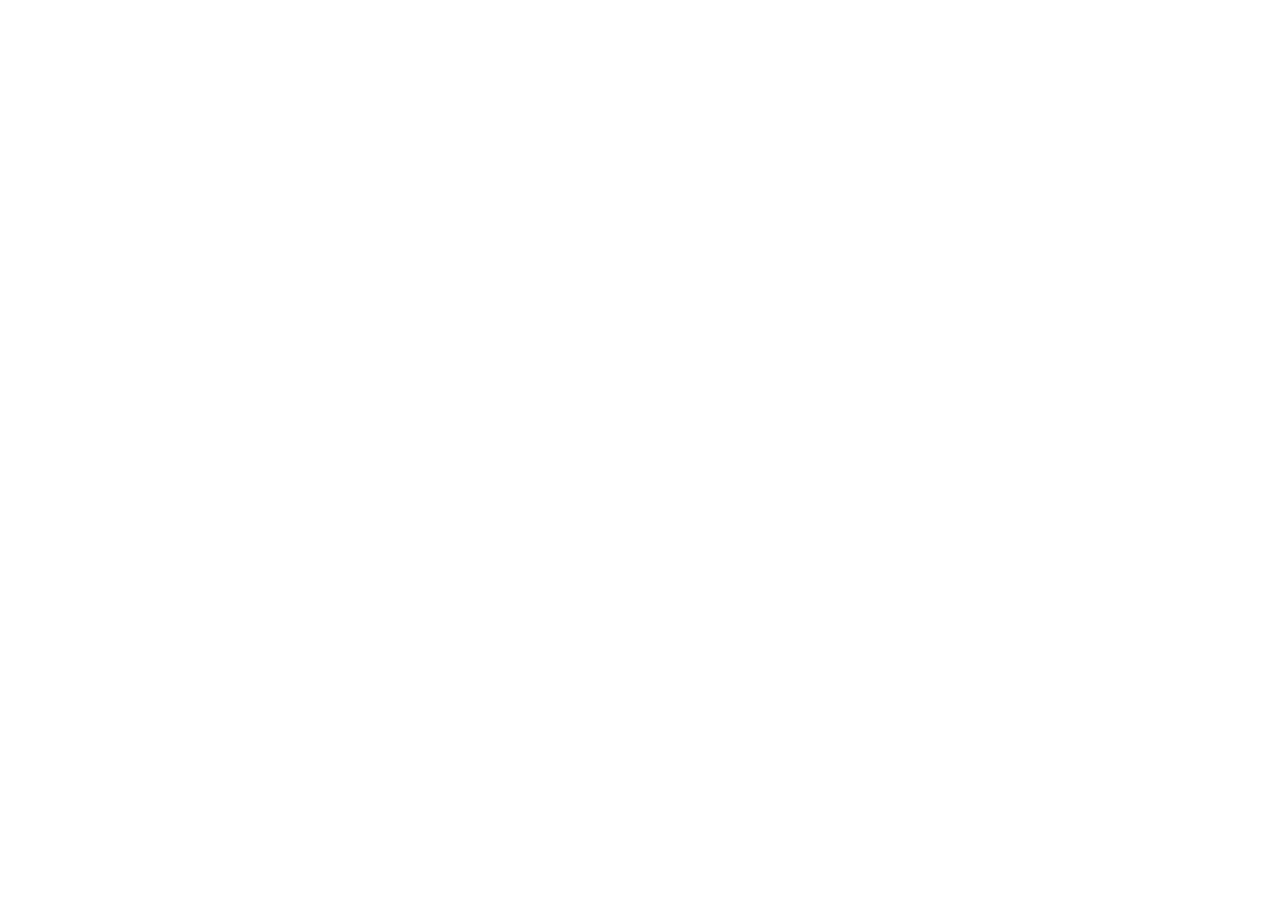
==== commit c4848cb4: "Redirect: Revert books.html to direct redirect to Amazon Author Page" ====
--- a/books.html
+++ b/books.html
@@ -1,708 +1,57 @@
 <!DOCTYPE html>
 <html lang="en">
-
 <head>
     <meta charset="UTF-8">
     <meta name="viewport" content="width=device-width, initial-scale=1.0">
-    <title>Jer'mel Wings — Official Author & Publisher Library</title>
-    <meta name="description"
-        content="Explore the official library of Jer'mel Wings. Discover the Vance-Stanton Capital Series, keepsake memory journals, and premium wellness guides.">
-    <meta name="keywords"
-        content="Jermel Wings, Vance-Stanton Capital Series, The Broker's Last Play, The Broker's Blind Side, guided journals, tell me your story, self-publishing">
-    
-    <!-- Open Graph Metadata -->
-    <meta property="og:title" content="Jer'mel Wings — Official Library">
-    <meta property="og:description" content="Explore the novels, keepsake journals, and guides by Jer'mel Wings.">
-    <meta property="og:image" content="covers/cover_book1.jpg">
-    <meta property="og:url" content="https://wingsexpressllc.com/books.html">
-    <meta name="twitter:card" content="summary_large_image">
-
-    <!-- Fonts -->
-    <link rel="preconnect" href="https://fonts.googleapis.com">
-    <link href="https://fonts.googleapis.com/css2?family=Inter:wght@300;400;500;600;700&family=Outfit:wght@400;600;700;800&family=Playfair+Display:ital,wght@0,600;0,700;1,400&display=swap" rel="stylesheet">
-    
-    <!-- Link to the main style.css -->
-    <link rel="stylesheet" href="style.css">
-
-    <!-- Custom overrides for Link-in-Bio / Books layout -->
+    <title>Redirecting to Amazon Author Profile</title>
+    <!-- Instant client-side redirect directly to custom Amazon Author Page -->
+    <meta http-equiv="refresh" content="0; url=https://www.amazon.com/author/jermelwings">
     <style>
-        :root {
-            --col-romance: linear-gradient(135deg, #4c1d95 0%, #1e1b4b 100%);
-            --col-journal: linear-gradient(135deg, #065f46 0%, #064e3b 100%);
-            --col-wellness: linear-gradient(135deg, #1e3a8a 0%, #0f172a 100%);
+        body {
+            background-color: #0f172a;
+            color: #f8fafc;
+            font-family: -apple-system, BlinkMacSystemFont, "Segoe UI", Roboto, Helvetica, Arial, sans-serif;
+            display: flex;
+            justify-content: center;
+            align-items: center;
+            height: 100vh;
+            margin: 0;
+            text-align: center;
+            padding: 20px;
         }
-
-        body {
-            background: radial-gradient(circle at top, #14142d 0%, #0a0a14 70%);
-            min-height: 100vh;
-            display: flex;
-            flex-direction: column;
+        .container {
+            max-width: 400px;
         }
-
-        .author-header {
-            text-align: center;
-            padding: 60px 24px 30px;
-            display: flex;
-            flex-direction: column;
-            align-items: center;
+        .spinner {
+            border: 4px solid rgba(255, 255, 255, 0.1);
+            width: 36px;
+            height: 36px;
+            border-radius: 50%;
+            border-left-color: #f4d45e;
+            animation: spin 1s linear infinite;
+            margin: 0 auto 20px auto;
         }
-
-        .author-avatar {
-            width: 110px;
-            height: 110px;
-            border-radius: 50%;
-            background: linear-gradient(135deg, var(--color-accent) 0%, #f5d54a 100%);
-            display: flex;
-            align-items: center;
-            justify-content: center;
-            font-family: var(--font-heading);
-            font-size: 2.5rem;
-            font-weight: 800;
-            color: #0a0a14;
-            margin-bottom: 20px;
-            box-shadow: 0 0 30px var(--color-accent-glow), var(--shadow-card);
-            position: relative;
-            border: 3px solid rgba(255, 255, 255, 0.1);
-        }
-
-        .author-avatar::after {
-            content: '';
-            position: absolute;
-            top: -6px;
-            left: -6px;
-            right: -6px;
-            bottom: -6px;
-            border-radius: 50%;
-            border: 1px dashed var(--color-accent);
-            opacity: 0.5;
-            animation: rotateDashed 20s linear infinite;
-        }
-
-        @keyframes rotateDashed {
+        @keyframes spin {
+            0% { transform: rotate(0deg); }
             100% { transform: rotate(360deg); }
         }
-
-        .author-title {
-            font-size: 2rem;
-            margin-bottom: 8px;
-            font-weight: 800;
-        }
-
-        .author-bio {
-            color: var(--text-secondary);
-            font-size: 0.95rem;
-            max-width: 480px;
-            margin: 0 auto 24px;
-            line-height: 1.5;
-        }
-
-        .social-chips {
-            display: flex;
-            gap: 12px;
-            justify-content: center;
-            margin-bottom: 40px;
-        }
-
-        .chip {
-            padding: 8px 18px;
-            background: var(--bg-card);
-            border: 1px solid var(--border-subtle);
-            border-radius: 100px;
-            font-size: 0.85rem;
-            font-weight: 500;
-            color: var(--text-primary);
-            transition: all var(--transition-fast);
-            display: inline-flex;
-            align-items: center;
-            gap: 8px;
-        }
-
-        .chip:hover {
-            border-color: var(--color-accent);
-            box-shadow: var(--shadow-glow);
-            transform: translateY(-2px);
-        }
-
-        /* Filter Tabs */
-        .tab-container {
-            display: flex;
-            justify-content: center;
-            gap: 10px;
-            margin-bottom: 40px;
-            padding: 0 24px;
-            flex-wrap: wrap;
-        }
-
-        .tab-btn {
-            padding: 10px 22px;
-            background: rgba(20, 20, 40, 0.5);
-            border: 1px solid var(--border-subtle);
-            border-radius: 100px;
-            color: var(--text-secondary);
-            font-family: var(--font-heading);
-            font-size: 0.9rem;
-            font-weight: 600;
-            cursor: pointer;
-            transition: all var(--transition-fast);
-            backdrop-filter: blur(8px);
-        }
-
-        .tab-btn:hover, .tab-btn.active {
-            background: var(--gradient-accent);
-            color: #0a0a14;
-            border-color: transparent;
-            box-shadow: var(--shadow-glow);
-        }
-
-        /* Books Layout */
-        .books-grid {
-            max-width: 800px;
-            margin: 0 auto 80px;
-            padding: 0 24px;
-            display: grid;
-            gap: 30px;
-        }
-
-        .book-card {
-            background: var(--bg-glass);
-            border: 1px solid var(--border-subtle);
-            border-radius: var(--radius-lg);
-            padding: 24px;
-            display: grid;
-            grid-template-columns: 180px 1fr;
-            gap: 30px;
-            backdrop-filter: blur(16px);
-            transition: all var(--transition-med);
-            box-shadow: var(--shadow-card);
-        }
-
-        .book-card:hover {
-            border-color: var(--border-hover);
-            transform: translateY(-4px);
-            box-shadow: 0 12px 40px rgba(0, 0, 0, 0.4), var(--shadow-glow);
-        }
-
-        .cover-container {
-            width: 100%;
-            height: 260px;
-            border-radius: var(--radius-sm);
-            overflow: hidden;
-            box-shadow: 0 8px 24px rgba(0,0,0,0.5);
-            position: relative;
-            background: #151520;
-            display: flex;
-            align-items: center;
-            justify-content: center;
-        }
-
-        .cover-img {
-            width: 100%;
-            height: 100%;
-            object-fit: cover;
-            transition: transform var(--transition-med);
-        }
-
-        .book-card:hover .cover-img {
-            transform: scale(1.05);
-        }
-
-        /* Stylized CSS book covers for missing assets */
-        .fallback-cover {
-            width: 100%;
-            height: 100%;
-            display: flex;
-            flex-direction: column;
-            justify-content: space-between;
-            padding: 24px 18px;
-            color: #fff;
-            position: relative;
-            text-align: center;
-            font-family: 'Playfair Display', serif;
-            box-shadow: inset 0 0 40px rgba(0,0,0,0.8), 0 10px 20px rgba(0,0,0,0.3);
-            border-left: 6px solid rgba(255,255,255,0.15);
-            border-radius: 6px;
-            box-sizing: border-box;
-        }
-
-        /* Inner gold frame for standard publisher styling */
-        .fallback-cover::before {
-            content: '';
-            position: absolute;
-            top: 10px;
-            left: 10px;
-            right: 10px;
-            bottom: 10px;
-            border: 1px solid rgba(244, 212, 94, 0.25);
-            pointer-events: none;
-            border-radius: 4px;
-        }
-
-        .fallback-cover.romance { background: linear-gradient(135deg, #450a0a 0%, #1a0505 100%); }
-        .fallback-cover.journal { background: linear-gradient(135deg, #1e293b 0%, #0f172a 100%); }
-        .fallback-cover.wellness { background: linear-gradient(135deg, #064e3b 0%, #022c22 100%); }
-
-        .fallback-cover::after {
-            content: '';
-            position: absolute;
-            top: 0;
-            bottom: 0;
-            left: 8px;
-            width: 2px;
-            background: linear-gradient(to right, rgba(0,0,0,0.2), rgba(255,255,255,0.1), rgba(0,0,0,0.2));
-        }
-
-        .fallback-cover-series {
-            font-size: 0.65rem;
-            text-transform: uppercase;
-            letter-spacing: 0.18em;
+        a {
             color: #f4d45e;
-            font-family: var(--font-body);
-            font-weight: 600;
-            text-shadow: 1px 1px 2px rgba(0,0,0,0.8);
-        }
-
-        .fallback-cover-title {
-            font-size: 1.25rem;
-            line-height: 1.4;
-            font-weight: 700;
-            margin: auto 0;
-            letter-spacing: 0.03em;
-            color: #fff;
-            text-shadow: 2px 2px 4px rgba(0,0,0,0.9);
-        }
-
-        .fallback-cover-author {
-            font-size: 0.75rem;
-            letter-spacing: 0.15em;
-            color: #f4d45e;
-            font-family: var(--font-body);
-            text-transform: uppercase;
-            font-weight: 500;
-            text-shadow: 1px 1px 2px rgba(0,0,0,0.8);
-        }
-
-        .book-info {
-            display: flex;
-            flex-direction: column;
-            justify-content: space-between;
-        }
-
-        .book-badge-container {
-            display: flex;
-            gap: 8px;
-            margin-bottom: 12px;
-            flex-wrap: wrap;
-        }
-
-        .book-badge {
-            display: inline-block;
-            padding: 4px 10px;
-            font-size: 0.75rem;
-            font-weight: 600;
-            border-radius: 100px;
-            text-transform: uppercase;
-            letter-spacing: 0.05em;
-        }
-
-        .badge-live {
-            background: rgba(226, 183, 20, 0.15);
-            border: 1px solid var(--color-accent);
-            color: var(--color-accent);
-        }
-
-        .badge-coming {
-            background: rgba(6, 182, 212, 0.15);
-            border: 1px solid #06b6d4;
-            color: #06b6d4;
-        }
-
-        .badge-cat {
-            background: rgba(255, 255, 255, 0.06);
-            border: 1px solid rgba(255, 255, 255, 0.1);
-            color: var(--text-secondary);
-        }
-
-        .book-card-title {
-            font-size: 1.4rem;
-            font-weight: 700;
-            color: var(--text-primary);
-            line-height: 1.3;
-            margin-bottom: 6px;
-        }
-
-        .book-card-subtitle {
-            font-size: 0.9rem;
-            color: var(--color-accent);
-            margin-bottom: 12px;
+            text-decoration: none;
             font-weight: 500;
         }
-
-        .book-desc {
-            color: var(--text-secondary);
-            font-size: 0.9rem;
-            line-height: 1.5;
-            margin-bottom: 20px;
-        }
-
-        .book-actions {
-            display: flex;
-            gap: 12px;
-            flex-wrap: wrap;
-        }
-
-        .btn-buy {
-            padding: 10px 20px;
-            border-radius: var(--radius-sm);
-            font-size: 0.85rem;
-            font-weight: 700;
-            display: inline-flex;
-            align-items: center;
-            gap: 8px;
-            transition: all var(--transition-fast);
-            cursor: pointer;
-        }
-
-        .btn-amazon-primary {
-            background: var(--gradient-accent);
-            color: #0a0a14;
-            box-shadow: 0 4px 12px rgba(226, 183, 20, 0.2);
-        }
-
-        .btn-amazon-primary:hover {
-            transform: translateY(-2px);
-            box-shadow: 0 6px 20px rgba(226, 183, 20, 0.4);
-        }
-
-        .btn-amazon-secondary {
-            background: rgba(255, 255, 255, 0.05);
-            border: 1px solid rgba(255, 255, 255, 0.1);
-            color: var(--text-primary);
-        }
-
-        .btn-amazon-secondary:hover {
-            background: rgba(255, 255, 255, 0.1);
-            border-color: rgba(255, 255, 255, 0.3);
-            transform: translateY(-2px);
-        }
-
-        .btn-disabled {
-            background: rgba(255, 255, 255, 0.03);
-            border: 1px dashed rgba(255, 255, 255, 0.08);
-            color: var(--text-muted);
-            cursor: not-allowed;
-        }
-
-        /* Footer styling alignment */
-        footer {
-            margin-top: auto;
-            padding: 40px 24px;
-            border-top: 1px solid var(--border-subtle);
-            text-align: center;
-            color: var(--text-muted);
-            font-size: 0.85rem;
-            background: rgba(10, 10, 20, 0.8);
-        }
-
-        /* Responsive Breakpoints */
-        @media (max-width: 680px) {
-            .book-card {
-                grid-template-columns: 1fr;
-                gap: 20px;
-                max-width: 420px;
-                margin: 0 auto;
-            }
-
-            .cover-container {
-                height: 320px;
-            }
-
-            .author-header {
-                padding: 40px 20px 20px;
-            }
+        a:hover {
+            text-decoration: underline;
         }
     </style>
 </head>
-
 <body>
-
-    <!-- Small Premium Sticky Header -->
-    <header style="border-bottom: 1px solid var(--border-subtle); background: rgba(10,10,20,0.8); backdrop-filter: blur(12px);">
-        <div class="nav-inner" style="padding: 12px 24px; display: flex; align-items: center; justify-content: space-between;">
-            <a href="index.html" class="logo">WINGS EXPRESS</a>
-            <a href="index.html" class="chip" style="padding: 6px 14px; font-size: 0.75rem; border-color: rgba(255,255,255,0.15)">
-                ← Back to Main
-            </a>
-        </div>
-    </header>
-
-    <!-- Author Profile Header -->
-    <main style="flex: 1;">
-        <div class="author-header">
-            <div class="author-avatar" aria-label="JW Logo Initials">JW</div>
-            <h1 class="author-title gradient-text">Jer'mel Wings</h1>
-            <p class="author-bio">
-                Official profile of author & publisher Jer'mel Wings. Explore high-stakes capital romance series, guided keepsakes, and performance wellness logs.
-            </p>
-            <div class="social-chips">
-                <a href="https://www.tiktok.com" target="_blank" rel="noopener noreferrer" class="chip" id="tiktok-social-link">
-                    <svg width="14" height="14" viewBox="0 0 24 24" fill="currentColor"><path d="M12.525.02c1.31-.02 2.61-.01 3.91-.02.08 1.53.63 3.09 1.75 4.17 1.12 1.11 2.7 1.62 4.24 1.79v4.03c-1.44-.17-2.86-.74-3.94-1.74-.22-.21-.42-.45-.6-.7-.03 2.89-.01 5.79-.02 8.68-.06 2.01-.67 4.09-2.09 5.56-1.53 1.62-3.83 2.45-6.07 2.24-2.52-.19-5.02-1.76-6.04-4.14-1.2-2.73-.66-6.19 1.38-8.38 1.48-1.63 3.73-2.51 5.95-2.3v4.02c-1.39-.14-2.88.42-3.66 1.6-1.01 1.49-.6 3.69.87 4.7 1.25.89 3.03.62 3.91-.65.26-.37.39-.81.4-1.25-.01-4.08 0-8.15 0-12.22z"/></svg>
-                    TikTok
-                </a>
-                <a href="https://www.amazon.com" target="_blank" rel="noopener noreferrer" class="chip" id="amazon-author-link">
-                    <svg width="14" height="14" viewBox="0 0 24 24" fill="currentColor"><path d="M15.93 17.09c-.27-.47-1.12-1.58-1.53-2.06-.52-.61-1.07-1.46-1.07-2.3 0-1.89 1.75-2.23 3.23-2.23.47 0 .91.03 1.32.1v1.65c-.24-.03-.54-.05-.82-.05-1.02 0-1.63.26-1.63 1.05 0 .54.34.88.89.88.6 0 1.1-.38 1.37-.87v2.13c-.45.48-1.16.85-1.76.85-.92.01-1.47-.56-1.81-1.02zm-3.9 1.4c1.86.35 4.54.54 6.36-.78.43-.31.81-.74.91-1.3.11-.64-.23-1.21-.73-1.61-.59-.47-1.42-.71-2.15-.97-.93-.32-1.92-.61-2.42-1.24-.26-.33-.36-.76-.36-1.18 0-1 .61-1.82 1.63-2.06 1.05-.24 2.14.07 2.94.75.29.24.5.54.67.87.1.18.29.27.49.23.23-.05.39-.24.39-.48v-.81c0-.18-.1-.35-.26-.44-.38-.22-.77-.42-1.17-.57-1.19-.48-2.61-.43-3.74.22-1.29.74-1.96 2.12-1.96 3.6 0 1.25.48 2.37 1.37 3.12.8.68 1.84.99 2.81 1.27.87.26 1.81.54 2.21 1.09.2.27.27.63.27.96 0 .82-.54 1.48-1.39 1.72-1.1.32-2.31.06-3.23-.55-.26-.17-.48-.4-.64-.67-.09-.16-.27-.25-.45-.23-.22.03-.38.2-.4.42l-.12.87c-.03.22.08.43.27.53.53.28 1.13.5 1.75.64zm-5.07 1.55c-2.44-.33-4.52-1.57-5.91-3.41-.21-.29.07-.67.4-.53 2.16.92 4.67 1.4 7.23 1.34 2.5-.06 4.93-.57 7.03-1.48.33-.14.61.24.4.52-1.42 1.83-3.52 3.03-5.98 3.37-.9.12-2.27.31-3.17.19zm14.39.29c.35.43.19 1.08-.32 1.22-1.63.45-3.56.63-5.32.61-3 .02-5.95-.53-8.68-1.53-.47-.17-.58-.77-.18-1.07l.83-.62c.2-.15.48-.12.65.07 2.19 2.45 5.56 3.93 9.22 3.93 1.26 0 2.5-.18 3.8-.52 1.31-.34 1.37 1.37.5 1.71c.71 0-1.16.74-.7 1.2zm1.66-3.8c-.28-.32-.71-.4-1.09-.23l-.79.35c-.24.11-.32.4-.19.62.9 1.57 2.23 2.87 3.86 3.75.22.12.5.03.6-.2l.44-.92c.11-.24-.01-.52-.23-.62-1.19-.58-2.18-1.48-2.83-2.61-.1-.17-.07-.37.23-.14z"/></svg>
-                    Amazon Page
-                </a>
-            </div>
-        </div>
-
-        <!-- Filter Switcher -->
-        <div class="tab-container">
-            <button class="tab-btn active" onclick="filterGenre('all')">All Library</button>
-            <button class="tab-btn" onclick="filterGenre('romance')">Romance & Thrillers</button>
-            <button class="tab-btn" onclick="filterGenre('wellness')">Wellness & Self-Help</button>
-            <button class="tab-btn" onclick="filterGenre('journal')">Keepsake Journals</button>
-        </div>
-
-        <!-- Books Grid -->
-        <div class="books-grid">
-            
-            <!-- Book 1 -->
-            <div class="book-card" data-genre="romance">
-                <div class="cover-container">
-                    <img src="covers/cover_book1.jpg" alt="The Broker's Last Play Cover Art" class="cover-img">
-                </div>
-                <div class="book-info">
-                    <div>
-                        <div class="book-badge-container">
-                            <span class="book-badge badge-live">Available Now</span>
-                            <span class="book-badge badge-cat">Billionaire Romance</span>
-                        </div>
-                        <h2 class="book-card-title">The Broker's Last Play</h2>
-                        <h3 class="book-card-subtitle">Vance-Stanton Capital Series: Book 1</h3>
-                        <p class="book-desc">
-                            High stakes, fierce rivalries, and undeniable attraction. In the ruthless corridors of venture capital, the ultimate takeover isn't business—it's personal. Start the series today.
-                        </p>
-                    </div>
-                    <div class="book-actions">
-                        <a href="https://www.amazon.com/dp/B0H8ZJ1VZ4" target="_blank" rel="noopener noreferrer" class="btn-buy btn-amazon-primary" id="buy-book1-paperback">
-                            Buy Paperback ($9.99)
-                        </a>
-                        <a href="https://www.amazon.com/dp/B0H8X8YWNS" target="_blank" rel="noopener noreferrer" class="btn-buy btn-amazon-secondary" id="buy-book1-ebook">
-                            Kindle Edition
-                        </a>
-                    </div>
-                </div>
-            </div>
-
-            <!-- Book 2 -->
-            <div class="book-card" data-genre="romance">
-                <div class="cover-container">
-                    <img src="covers/cover_book2.jpg" alt="The Broker's Blind Side Cover Art" class="cover-img">
-                </div>
-                <div class="book-info">
-                    <div>
-                        <div class="book-badge-container">
-                            <span class="book-badge badge-coming">In KDP Review</span>
-                            <span class="book-badge badge-cat">Billionaire Romance</span>
-                        </div>
-                        <h2 class="book-card-title">The Broker's Blind Side</h2>
-                        <h3 class="book-card-subtitle">Vance-Stanton Capital Series: Book 2</h3>
-                        <p class="book-desc">
-                            The thrilling sequel to the Vance-Stanton Capital saga. Sometimes the best deals are the ones you never see coming. Can business and pleasure mix when the margins are this tight?
-                        </p>
-                    </div>
-                    <div class="book-actions">
-                        <span class="btn-buy btn-disabled" title="Currently undergoing publisher review" id="disabled-book2-btn">
-                            Paperback Coming Soon
-                        </span>
-                    </div>
-                </div>
-            </div>
-
-            <!-- Reverse Aging Protocol -->
-            <div class="book-card" data-genre="wellness">
-                <div class="cover-container">
-                    <div class="fallback-cover wellness">
-                        <span class="fallback-cover-series">Wellness & Longevity</span>
-                        <h2 class="fallback-cover-title">The Reverse Aging Protocol</h2>
-                        <span class="fallback-cover-author">Legacy Press</span>
-                    </div>
-                </div>
-                <div class="book-info">
-                    <div>
-                        <div class="book-badge-container">
-                            <span class="book-badge badge-live">Available Now</span>
-                            <span class="book-badge badge-cat">Men's Fitness & Health</span>
-                        </div>
-                        <h2 class="book-card-title">The Reverse Aging Protocol for Men Over 40</h2>
-                        <h3 class="book-card-subtitle">The 6-Week System to Drop Fat, Rebuild Muscle & Longevity</h3>
-                        <p class="book-desc">
-                            A comprehensive, step-by-step strategy designed for mature men seeking to optimize cellular longevity, burn persistent fat, build lean skeletal tissue, and regain peak biological vitality.
-                        </p>
-                    </div>
-                    <div class="book-actions">
-                        <a href="https://www.amazon.com/dp/B0H8TVHCL2" target="_blank" rel="noopener noreferrer" class="btn-buy btn-amazon-primary" id="buy-aging-ebook">
-                            Buy Kindle Edition
-                        </a>
-                    </div>
-                </div>
-            </div>
-
-            <!-- Dad Journal -->
-            <div class="book-card" data-genre="journal">
-                <div class="cover-container">
-                    <div class="fallback-cover journal" style="background: linear-gradient(135deg, #292524 0%, #0c0a09 100%);">
-                        <span class="fallback-cover-series">Family Keepsakes</span>
-                        <h2 class="fallback-cover-title">Dad, Tell Me Your Story</h2>
-                        <span class="fallback-cover-author">Legacy Press</span>
-                    </div>
-                </div>
-                <div class="book-info">
-                    <div>
-                        <div class="book-badge-container">
-                            <span class="book-badge badge-live">Available Now</span>
-                            <span class="book-badge badge-cat">Guided Journal</span>
-                        </div>
-                        <h2 class="book-card-title">Dad, Tell Me Your Story</h2>
-                        <h3 class="book-card-subtitle">A Guided Journal for Sharing Your Life & Memories</h3>
-                        <p class="book-desc">
-                            Create a timeless keepsake of memories, wisdom, and life stories. Over 100 carefully selected prompts make it easy for fathers to write down their unique life journey for their kids.
-                        </p>
-                    </div>
-                    <div class="book-actions">
-                        <a href="https://www.amazon.com/dp/B0H8XVC9V1" target="_blank" rel="noopener noreferrer" class="btn-buy btn-amazon-primary" id="buy-dad-paperback">
-                            Buy Paperback
-                        </a>
-                    </div>
-                </div>
-            </div>
-
-            <!-- Mom Journal -->
-            <div class="book-card" data-genre="journal">
-                <div class="cover-container">
-                    <div class="fallback-cover journal" style="background: linear-gradient(135deg, #831843 0%, #4c0519 100%);">
-                        <span class="fallback-cover-series">Family Keepsakes</span>
-                        <h2 class="fallback-cover-title">Mom, Tell Me Your Story</h2>
-                        <span class="fallback-cover-author">Legacy Press</span>
-                    </div>
-                </div>
-                <div class="book-info">
-                    <div>
-                        <div class="book-badge-container">
-                            <span class="book-badge badge-live">Available Now</span>
-                            <span class="book-badge badge-cat">Guided Journal</span>
-                        </div>
-                        <h2 class="book-card-title">Mom, Tell Me Your Story</h2>
-                        <h3 class="book-card-subtitle">A Guided Journal for Sharing Life, Memories & Love</h3>
-                        <p class="book-desc">
-                            An elegant guided memory book designed specifically for mothers. Capture cherished stories, childhood experiences, milestones, and maternal wisdom for future generations.
-                        </p>
-                    </div>
-                    <div class="book-actions">
-                        <a href="https://www.amazon.com/dp/B0H8YCBQX9" target="_blank" rel="noopener noreferrer" class="btn-buy btn-amazon-primary" id="buy-mom-paperback">
-                            Buy Paperback
-                        </a>
-                    </div>
-                </div>
-            </div>
-
-            <!-- Grandma Journal -->
-            <div class="book-card" data-genre="journal">
-                <div class="cover-container">
-                    <div class="fallback-cover journal" style="background: linear-gradient(135deg, #581c87 0%, #2e1065 100%);">
-                        <span class="fallback-cover-series">Family Keepsakes</span>
-                        <h2 class="fallback-cover-title">Grandma, Tell Me Your Story</h2>
-                        <span class="fallback-cover-author">Legacy Press</span>
-                    </div>
-                </div>
-                <div class="book-info">
-                    <div>
-                        <div class="book-badge-container">
-                            <span class="book-badge badge-live">Available Now</span>
-                            <span class="book-badge badge-cat">Guided Journal</span>
-                        </div>
-                        <h2 class="book-card-title">Grandma, Tell Me Your Story</h2>
-                        <h3 class="book-card-subtitle">A Guided Journal for Sharing Life, Memories & Love</h3>
-                        <p class="book-desc">
-                            A beautiful keepsake journal to record and preserve a grandmother's life legacy. Features over 100 prompts to guide her through writing her life journey for her grandkids.
-                        </p>
-                    </div>
-                    <div class="book-actions">
-                        <a href="https://www.amazon.com/dp/B0H8Y4ZDTP" target="_blank" rel="noopener noreferrer" class="btn-buy btn-amazon-primary" id="buy-grandma-paperback">
-                            Buy Paperback
-                        </a>
-                        <a href="https://www.amazon.com/dp/B0H8WCZ9J2" target="_blank" rel="noopener noreferrer" class="btn-buy btn-amazon-secondary" id="buy-grandma-ebook">
-                            Kindle Edition
-                        </a>
-                    </div>
-                </div>
-            </div>
-
-            <!-- Grandpa Journal -->
-            <div class="book-card" data-genre="journal">
-                <div class="cover-container">
-                    <div class="fallback-cover journal" style="background: linear-gradient(135deg, #1b3a4b 0%, #0c1a24 100%);">
-                        <span class="fallback-cover-series">Family Keepsakes</span>
-                        <h2 class="fallback-cover-title">Grandpa, Tell Me Your Story</h2>
-                        <span class="fallback-cover-author">Legacy Press</span>
-                    </div>
-                </div>
-                <div class="book-info">
-                    <div>
-                        <div class="book-badge-container">
-                            <span class="book-badge badge-live">Available Now</span>
-                            <span class="book-badge badge-cat">Guided Journal</span>
-                        </div>
-                        <h2 class="book-card-title">Grandpa, Tell Me Your Story</h2>
-                        <h3 class="book-card-subtitle">A Guided Journal for Sharing Legacy & Love</h3>
-                        <p class="book-desc">
-                            An elegant guided memory book designed specifically for grandfathers. Capture generational wisdom, unforgettable historic memories, and heartfelt life lessons for future grandchildren.
-                        </p>
-                    </div>
-                    <div class="book-actions">
-                        <a href="https://www.amazon.com/dp/B0H8XS84YN" target="_blank" rel="noopener noreferrer" class="btn-buy btn-amazon-primary" id="buy-grandpa-paperback">
-                            Buy Paperback
-                        </a>
-                    </div>
-                </div>
-            </div>
-
-        </div>
-    </main>
-
-    <!-- Footer matching main site theme -->
-    <footer>
-        <p>© 2026 WINGS EXPRESS LLC. All rights reserved.</p>
-        <p style="margin-top: 8px; font-size: 0.75rem;">Amazon, Kindle, and all related logos are trademarks of Amazon.com, Inc. or its affiliates.</p>
-    </footer>
-
-    <!-- Interactive filters script -->
-    <script>
-        function filterGenre(genre) {
-            // Update active tab styling
-            var tabs = document.querySelectorAll('.tab-btn');
-            tabs.forEach(function(tab) {
-                tab.classList.remove('active');
-            });
-            event.target.classList.add('active');
-
-            // Show/hide book cards
-            var cards = document.querySelectorAll('.book-card');
-            cards.forEach(function(card) {
-                if (genre === 'all' || card.getAttribute('data-genre') === genre) {
-                    card.style.display = 'grid';
-                    // Apply subtle fade-in animation
-                    card.style.opacity = 0;
-                    setTimeout(function() {
-                        card.style.opacity = 1;
-                        card.style.transition = 'opacity 0.3s ease';
-                    }, 50);
-                } else {
-                    card.style.display = 'none';
-                }
-            });
-        }
-    </script>
+    <div class="container">
+        <div class="spinner"></div>
+        <p>Redirecting you to our Amazon Author Page...</p>
+        <p style="font-size: 0.85rem; color: #94a3b8; margin-top: 10px;">
+            If you are not redirected automatically, <a href="https://www.amazon.com/author/jermelwings">click here</a>.
+        </p>
+    </div>
 </body>
-
 </html>
